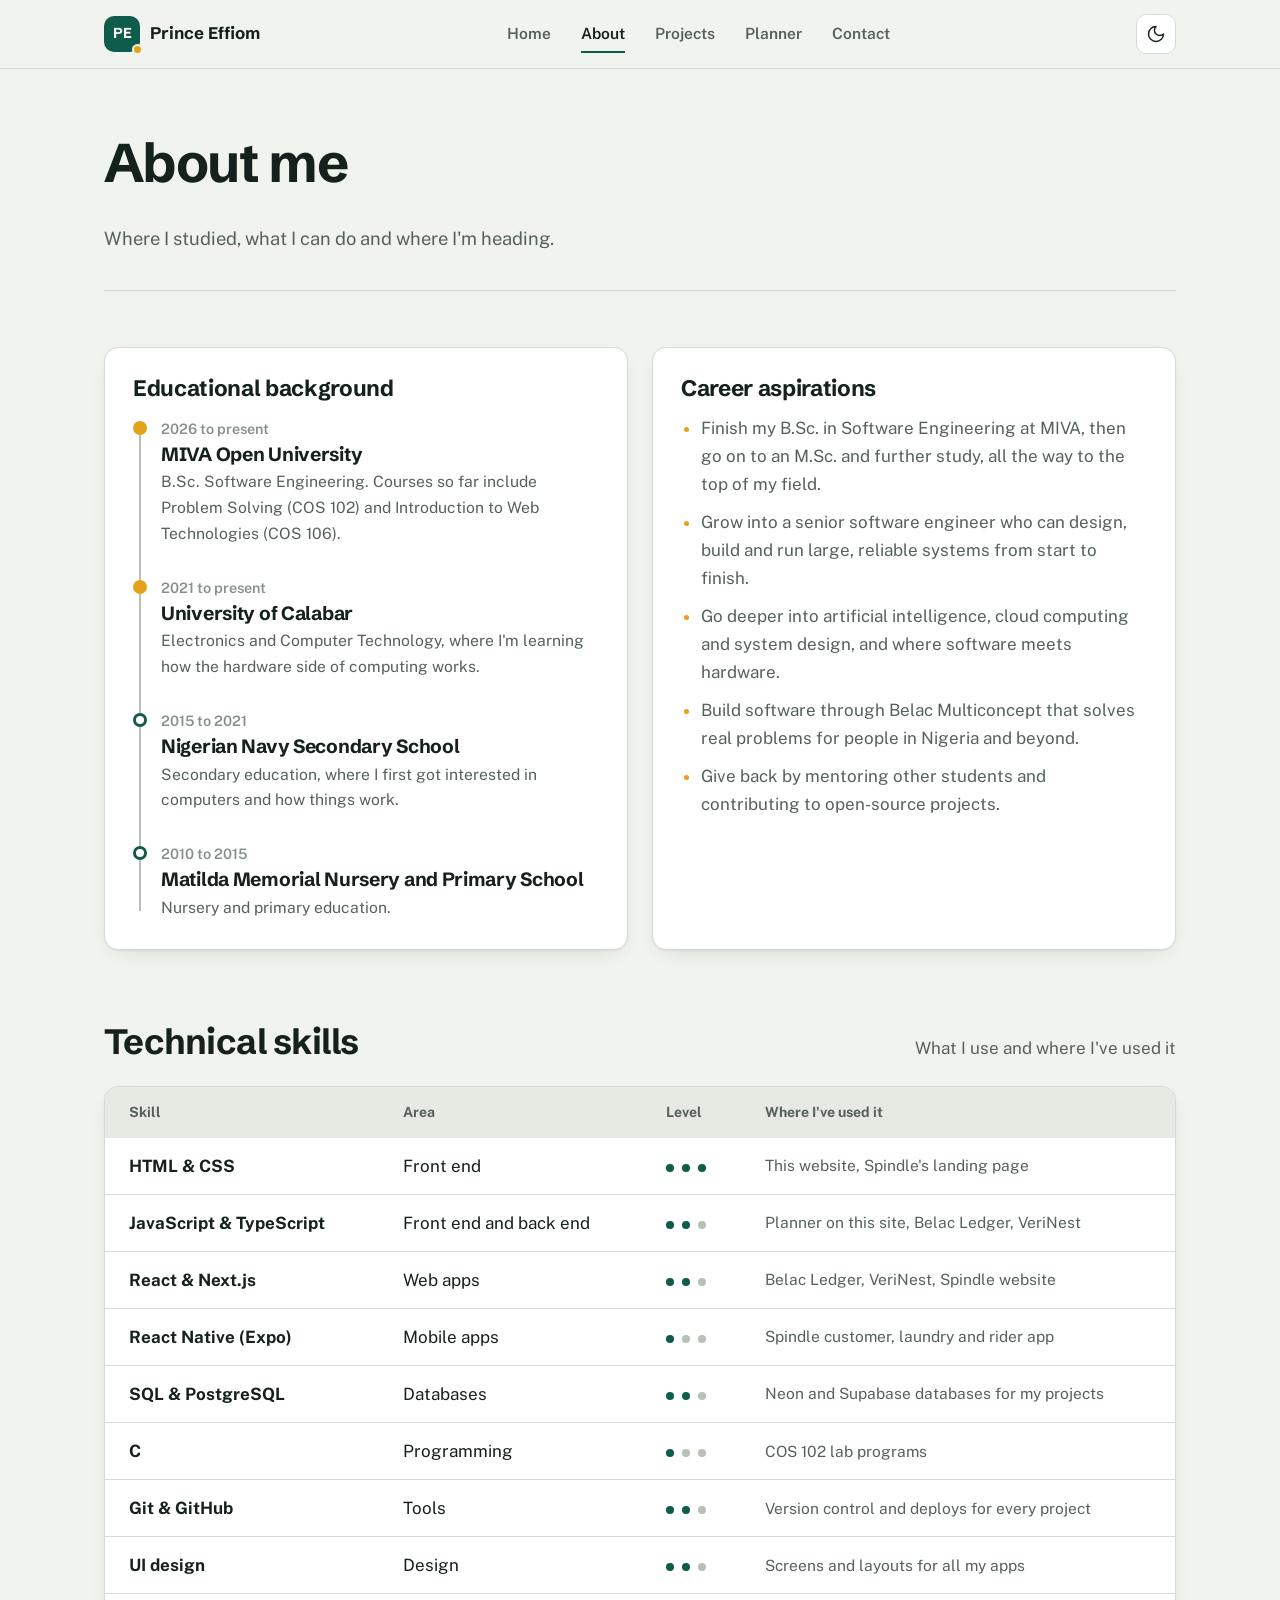
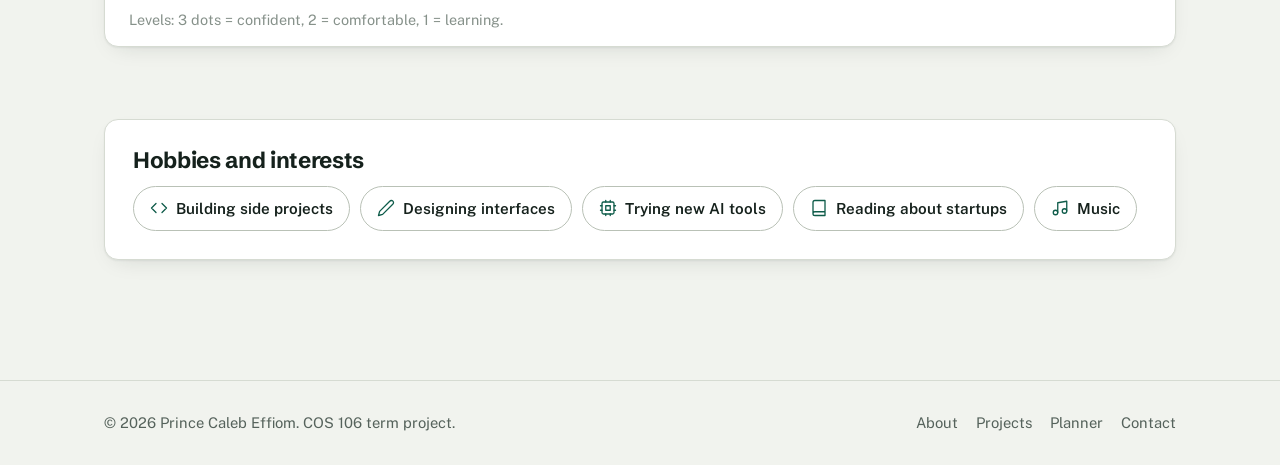
==== about.html @ 169dd429 "COS 106 portfolio and academic planner website" ====
<!DOCTYPE html>
<html lang="en">
<head>
  <meta charset="UTF-8">
  <meta name="viewport" content="width=device-width, initial-scale=1">
  <title>About | Prince Caleb Effiom</title>
  <meta name="description" content="Education, career goals, technical skills and hobbies of Prince Caleb Effiom.">
  <link rel="icon" href="images/favicon.svg" type="image/svg+xml">
  <link rel="preconnect" href="https://fonts.googleapis.com">
  <link rel="preconnect" href="https://fonts.gstatic.com" crossorigin>
  <link href="https://fonts.googleapis.com/css2?family=Public+Sans:wght@400;500;600;700&family=Schibsted+Grotesk:wght@500;600;700;800&display=swap" rel="stylesheet">
  <link rel="stylesheet" href="css/style.css">
  <script src="js/main.js"></script>
</head>
<body>
  <a class="skip-link" href="#main">Skip to content</a>

  <header class="site-header">
    <nav class="container nav-bar" aria-label="Main">
      <a class="brand" href="index.html">
        <span class="brand-mark" aria-hidden="true">PE</span>
        <span>Prince Effiom</span>
      </a>
      <ul class="nav-links" id="nav-links">
        <li><a href="index.html">Home</a></li>
        <li><a href="about.html" aria-current="page">About</a></li>
        <li><a href="projects.html">Projects</a></li>
        <li><a href="planner.html">Planner</a></li>
        <li><a href="contact.html">Contact</a></li>
      </ul>
      <div class="nav-tools">
        <button class="icon-btn theme-toggle" type="button" aria-label="Switch theme">
          <svg class="icon icon-moon" viewBox="0 0 24 24" aria-hidden="true"><path d="M12 3a6 6 0 0 0 9 9 9 9 0 1 1-9-9Z"/></svg>
          <svg class="icon icon-sun" viewBox="0 0 24 24" aria-hidden="true"><circle cx="12" cy="12" r="4"/><path d="M12 2v2M12 20v2M4.93 4.93l1.41 1.41M17.66 17.66l1.41 1.41M2 12h2M20 12h2M6.34 17.66l-1.41 1.41M19.07 4.93l-1.41 1.41"/></svg>
        </button>
        <button class="icon-btn menu-toggle" type="button" aria-label="Open menu" aria-expanded="false" aria-controls="nav-links">
          <svg class="icon icon-menu" viewBox="0 0 24 24" aria-hidden="true"><path d="M4 6h16M4 12h16M4 18h16"/></svg>
          <svg class="icon icon-close" viewBox="0 0 24 24" aria-hidden="true"><path d="M18 6 6 18M6 6l12 12"/></svg>
        </button>
      </div>
    </nav>
  </header>

  <main id="main" class="container">
    <header class="page-head">
      <h1>About me</h1>
      <p>Where I studied, what I can do and where I'm heading.</p>
    </header>

    <section class="section about-grid">
      <article class="panel">
        <h2>Educational background</h2>
        <ol class="timeline">
          <li class="current">
            <span class="when">2026 to present</span>
            <h3>MIVA Open University</h3>
            <p>B.Sc. Software Engineering. Courses so far include Problem Solving (COS 102) and Introduction to Web Technologies (COS 106).</p>
          </li>
          <li class="current">
            <span class="when">2021 to present</span>
            <h3>University of Calabar</h3>
            <p>Electronics and Computer Technology, where I'm learning how the hardware side of computing works.</p>
          </li>
          <li>
            <span class="when">2015 to 2021</span>
            <h3>Nigerian Navy Secondary School</h3>
            <p>Secondary education, where I first got interested in computers and how things work.</p>
          </li>
          <li>
            <span class="when">2010 to 2015</span>
            <h3>Matilda Memorial Nursery and Primary School</h3>
            <p>Nursery and primary education.</p>
          </li>
        </ol>
      </article>

      <article class="panel">
        <h2>Career aspirations</h2>
        <ul class="aims">
          <li>Finish my B.Sc. in Software Engineering at MIVA, then go on to an M.Sc. and further study, all the way to the top of my field.</li>
          <li>Grow into a senior software engineer who can design, build and run large, reliable systems from start to finish.</li>
          <li>Go deeper into artificial intelligence, cloud computing and system design, and where software meets hardware.</li>
          <li>Build software through Belac Multiconcept that solves real problems for people in Nigeria and beyond.</li>
          <li>Give back by mentoring other students and contributing to open-source projects.</li>
        </ul>
      </article>
    </section>

    <section class="section" aria-labelledby="skills-title">
      <div class="section-title">
        <h2 id="skills-title">Technical skills</h2>
        <p>What I use and where I've used it</p>
      </div>
      <div class="table-wrap">
        <table>
          <caption>Levels: 3 dots = confident, 2 = comfortable, 1 = learning.</caption>
          <thead>
            <tr>
              <th scope="col">Skill</th>
              <th scope="col">Area</th>
              <th scope="col">Level</th>
              <th scope="col">Where I've used it</th>
            </tr>
          </thead>
          <tbody>
            <tr>
              <th scope="row">HTML &amp; CSS</th>
              <td>Front end</td>
              <td><span class="level" aria-label="Confident"><i class="on"></i><i class="on"></i><i class="on"></i></span></td>
              <td class="used">This website, Spindle's landing page</td>
            </tr>
            <tr>
              <th scope="row">JavaScript &amp; TypeScript</th>
              <td>Front end and back end</td>
              <td><span class="level" aria-label="Comfortable"><i class="on"></i><i class="on"></i><i></i></span></td>
              <td class="used">Planner on this site, Belac Ledger, VeriNest</td>
            </tr>
            <tr>
              <th scope="row">React &amp; Next.js</th>
              <td>Web apps</td>
              <td><span class="level" aria-label="Comfortable"><i class="on"></i><i class="on"></i><i></i></span></td>
              <td class="used">Belac Ledger, VeriNest, Spindle website</td>
            </tr>
            <tr>
              <th scope="row">React Native (Expo)</th>
              <td>Mobile apps</td>
              <td><span class="level" aria-label="Learning"><i class="on"></i><i></i><i></i></span></td>
              <td class="used">Spindle customer, laundry and rider app</td>
            </tr>
            <tr>
              <th scope="row">SQL &amp; PostgreSQL</th>
              <td>Databases</td>
              <td><span class="level" aria-label="Comfortable"><i class="on"></i><i class="on"></i><i></i></span></td>
              <td class="used">Neon and Supabase databases for my projects</td>
            </tr>
            <tr>
              <th scope="row">C</th>
              <td>Programming</td>
              <td><span class="level" aria-label="Learning"><i class="on"></i><i></i><i></i></span></td>
              <td class="used">COS 102 lab programs</td>
            </tr>
            <tr>
              <th scope="row">Git &amp; GitHub</th>
              <td>Tools</td>
              <td><span class="level" aria-label="Comfortable"><i class="on"></i><i class="on"></i><i></i></span></td>
              <td class="used">Version control and deploys for every project</td>
            </tr>
            <tr>
              <th scope="row">UI design</th>
              <td>Design</td>
              <td><span class="level" aria-label="Comfortable"><i class="on"></i><i class="on"></i><i></i></span></td>
              <td class="used">Screens and layouts for all my apps</td>
            </tr>
          </tbody>
        </table>
      </div>
    </section>

    <section class="section" aria-label="Hobbies">
      <article class="panel">
        <h2>Hobbies and interests</h2>
        <ul class="hobbies">
          <li>
            <svg class="icon" viewBox="0 0 24 24" aria-hidden="true"><path d="m16 18 6-6-6-6M8 6l-6 6 6 6"/></svg>
            Building side projects
          </li>
          <li>
            <svg class="icon" viewBox="0 0 24 24" aria-hidden="true"><path d="M17 3a2.85 2.83 0 1 1 4 4L7.5 20.5 2 22l1.5-5.5Z"/></svg>
            Designing interfaces
          </li>
          <li>
            <svg class="icon" viewBox="0 0 24 24" aria-hidden="true"><rect x="4" y="4" width="16" height="16" rx="2"/><rect x="9" y="9" width="6" height="6"/><path d="M15 2v2M15 20v2M2 15h2M2 9h2M20 15h2M20 9h2M9 2v2M9 20v2"/></svg>
            Trying new AI tools
          </li>
          <li>
            <svg class="icon" viewBox="0 0 24 24" aria-hidden="true"><path d="M4 19.5v-15A2.5 2.5 0 0 1 6.5 2H20v20H6.5a2.5 2.5 0 0 1 0-5H20"/></svg>
            Reading about startups
          </li>
          <li>
            <svg class="icon" viewBox="0 0 24 24" aria-hidden="true"><path d="M9 18V5l12-2v13"/><circle cx="6" cy="18" r="3"/><circle cx="18" cy="16" r="3"/></svg>
            Music
          </li>
        </ul>
      </article>
    </section>
  </main>

  <footer class="site-footer">
    <div class="container footer-row">
      <p>&copy; <span id="year">2026</span> Prince Caleb Effiom. COS 106 term project.</p>
      <ul class="footer-links">
        <li><a href="about.html">About</a></li>
        <li><a href="projects.html">Projects</a></li>
        <li><a href="planner.html">Planner</a></li>
        <li><a href="contact.html">Contact</a></li>
      </ul>
    </div>
  </footer>
</body>
</html>
---- css/style.css ----
/* COS 106 portfolio - main stylesheet */

/* colour tokens */
:root {
  --bg: #f1f3ee;
  --bg-sunk: #e7eae3;
  --surface: #ffffff;
  --ink: #15211c;
  --muted: #55625b;
  --faint: #86918a;
  --line: #d6dbd2;
  --line-strong: #b9c1b6;
  --green: #0f5c4a;
  --green-dark: #0a4537;
  --green-soft: #e1eee8;
  --gold: #e3a21a;
  --gold-soft: #fbefd2;
  --danger: #c23b3b;
  --danger-soft: #f8e3e1;
  --ok: #1f7a4d;
  --on-green: #ffffff;
  --shadow: 0 1px 2px rgba(21, 33, 28, 0.06), 0 8px 24px -12px rgba(21, 33, 28, 0.18);
  --radius: 14px;
  color-scheme: light;
}

:root[data-theme="dark"] {
  --bg: #0f1613;
  --bg-sunk: #0b110e;
  --surface: #17211d;
  --ink: #e6ece8;
  --muted: #a3b0a9;
  --faint: #6f7c75;
  --line: #26332d;
  --line-strong: #3a4a42;
  --green: #4fc3a1;
  --green-dark: #7fd8bc;
  --green-soft: #173229;
  --gold: #f2b84b;
  --gold-soft: #3a2f17;
  --danger: #f07a72;
  --danger-soft: #3a1d1b;
  --ok: #5fd39a;
  --on-green: #0b1a14;
  --shadow: 0 1px 2px rgba(0, 0, 0, 0.3), 0 12px 28px -16px rgba(0, 0, 0, 0.6);
  color-scheme: dark;
}

/* base */
*,
*::before,
*::after { box-sizing: border-box; }

html { scroll-behavior: smooth; -webkit-text-size-adjust: 100%; }

body {
  margin: 0;
  min-height: 100vh;
  display: flex;
  flex-direction: column;
  background: var(--bg);
  color: var(--ink);
  font-family: "Public Sans", system-ui, sans-serif;
  font-size: 1.0625rem;
  line-height: 1.65;
  overflow-x: hidden;
  transition: background-color 0.3s ease, color 0.3s ease;
}

img, video { max-width: 100%; height: auto; display: block; }

h1, h2, h3 {
  font-family: "Schibsted Grotesk", "Public Sans", sans-serif;
  line-height: 1.12;
  letter-spacing: -0.015em;
  margin: 0 0 0.55em;
  font-weight: 700;
}
h1 { font-size: clamp(2.5rem, 6.4vw, 4.4rem); letter-spacing: -0.03em; }
h2 { font-size: clamp(1.6rem, 3.2vw, 2.2rem); }
h3 { font-size: 1.2rem; }
p { margin: 0 0 1em; }

a { color: var(--green); text-underline-offset: 3px; text-decoration-thickness: 1.5px; }
a:hover { color: var(--green-dark); }

:focus-visible {
  outline: 3px solid var(--gold);
  outline-offset: 2px;
  border-radius: 6px;
}

.skip-link {
  position: absolute;
  left: 16px;
  top: -60px;
  padding: 10px 16px;
  background: var(--ink);
  color: var(--bg);
  border-radius: 10px;
  z-index: 100;
  transition: top 0.2s ease;
}
.skip-link:focus { top: 12px; color: var(--bg); }

.container {
  width: 100%;
  max-width: 1120px;
  margin: 0 auto;
  padding: 0 24px;
}

main { flex: 1; }

.icon {
  width: 20px;
  height: 20px;
  fill: none;
  stroke: currentColor;
  stroke-width: 1.75;
  stroke-linecap: round;
  stroke-linejoin: round;
  flex-shrink: 0;
}

/* yellow highlight behind my surname */
.marked {
  background: linear-gradient(transparent 62%, var(--gold-soft) 62%, var(--gold-soft) 92%, transparent 92%);
  padding: 0 0.04em;
}

/* header & navigation */
.site-header {
  position: sticky;
  top: 0;
  z-index: 50;
  background: color-mix(in srgb, var(--bg) 88%, transparent);
  backdrop-filter: blur(10px);
  -webkit-backdrop-filter: blur(10px);
  border-bottom: 1px solid var(--line);
}

.nav-bar {
  display: flex;
  align-items: center;
  justify-content: space-between;
  gap: 16px;
  height: 68px;
}

.brand {
  display: flex;
  align-items: center;
  gap: 10px;
  color: var(--ink);
  text-decoration: none;
  font-family: "Schibsted Grotesk", sans-serif;
  font-weight: 700;
  font-size: 1.05rem;
}
.brand:hover { color: var(--ink); }
.brand-mark {
  width: 36px;
  height: 36px;
  border-radius: 10px;
  display: grid;
  place-items: center;
  background: var(--green);
  color: var(--on-green);
  font-size: 0.9rem;
  position: relative;
}
.brand-mark::after {
  content: "";
  position: absolute;
  right: -3px;
  bottom: -3px;
  width: 11px;
  height: 11px;
  border-radius: 50%;
  background: var(--gold);
  border: 2px solid var(--bg);
}

.nav-links {
  display: flex;
  align-items: center;
  gap: 2px;
  list-style: none;
  margin: 0;
  padding: 0;
}
.nav-links a {
  position: relative;
  display: block;
  padding: 8px 14px;
  color: var(--muted);
  text-decoration: none;
  font-weight: 600;
  font-size: 0.97rem;
  transition: color 0.2s ease;
}
.nav-links a::after {
  content: "";
  position: absolute;
  left: 14px;
  right: 14px;
  bottom: 2px;
  height: 2px;
  background: var(--gold);
  transform: scaleX(0);
  transform-origin: left;
  transition: transform 0.3s ease;
}
.nav-links a:hover { color: var(--ink); }
.nav-links a:hover::after { transform: scaleX(1); }
.nav-links a[aria-current="page"] { color: var(--ink); }
.nav-links a[aria-current="page"]::after { transform: scaleX(1); background: var(--green); }

.nav-tools { display: flex; align-items: center; gap: 8px; }

.icon-btn {
  width: 40px;
  height: 40px;
  display: grid;
  place-items: center;
  border-radius: 10px;
  border: 1px solid var(--line);
  background: var(--surface);
  color: var(--ink);
  cursor: pointer;
  transition: border-color 0.2s ease;
}
.icon-btn:hover { border-color: var(--line-strong); }

.theme-toggle .icon-sun { display: none; }
:root[data-theme="dark"] .theme-toggle .icon-sun { display: block; }
:root[data-theme="dark"] .theme-toggle .icon-moon { display: none; }

.menu-toggle { display: none; }
.menu-toggle .icon-close { display: none; }
.menu-toggle[aria-expanded="true"] .icon-close { display: block; }
.menu-toggle[aria-expanded="true"] .icon-menu { display: none; }

/* buttons */
.btn {
  display: inline-flex;
  align-items: center;
  justify-content: center;
  gap: 8px;
  padding: 12px 22px;
  border-radius: 10px;
  border: 1.5px solid transparent;
  font: inherit;
  font-weight: 700;
  font-size: 0.97rem;
  text-decoration: none;
  cursor: pointer;
  transition: background-color 0.2s ease, border-color 0.2s ease, color 0.2s ease;
}
.btn-primary { background: var(--green); color: var(--on-green); }
.btn-primary:hover { background: var(--green-dark); color: var(--on-green); }
.btn-ghost { background: transparent; color: var(--ink); border-color: var(--line-strong); }
.btn-ghost:hover { color: var(--ink); border-color: var(--ink); }
.btn-sm { padding: 8px 14px; font-size: 0.9rem; }
.btn-block { width: 100%; }

/* page sections */
.section { padding: 72px 0; }
.section + .section { padding-top: 0; }
.page-head + .section { padding-top: 48px; }

.page-head {
  padding: 64px 0 36px;
  border-bottom: 1px solid var(--line);
  margin-bottom: 8px;
}
.page-head h1 { font-size: clamp(2.2rem, 5vw, 3.4rem); max-width: 18ch; }
.page-head p { color: var(--muted); font-size: 1.15rem; max-width: 60ch; margin: 0; }

.section-title {
  display: flex;
  align-items: baseline;
  justify-content: space-between;
  gap: 16px;
  margin-bottom: 24px;
}
.section-title h2 { margin: 0; }
.section-title p { margin: 0; color: var(--muted); }

.panel {
  background: var(--surface);
  border: 1px solid var(--line);
  border-radius: var(--radius);
  padding: 28px;
  box-shadow: var(--shadow);
}
.panel h2 { font-size: 1.4rem; }

/* home */
.hero { border-bottom: 1px solid var(--line); }

.hero-grid {
  display: grid;
  grid-template-columns: 1.3fr 0.7fr;
  align-items: center;
  gap: 56px;
  padding: 88px 0 96px;
}

.hello { color: var(--green); font-weight: 700; font-size: 1.1rem; margin-bottom: 14px; }
.hero h1 { margin-bottom: 0.4em; }
.hero h1 span { display: block; width: fit-content; }
.hero .welcome { font-size: 1.2rem; color: var(--muted); max-width: 50ch; margin-bottom: 30px; }
.hero-actions { display: flex; flex-wrap: wrap; gap: 12px; }

/* id card in the hero */
.id-card {
  position: relative;
  width: min(330px, 100%);
  justify-self: end;
  margin: 0;
  background: var(--surface);
  border: 1px solid var(--line);
  border-radius: 18px;
  box-shadow: var(--shadow), 0 30px 60px -30px rgba(15, 92, 74, 0.35);
  overflow: hidden;
  transform: rotate(2deg);
  transition: transform 0.5s ease;
}
.id-card:hover { transform: rotate(0deg); }
.id-card::before {
  /* lanyard slot */
  content: "";
  position: absolute;
  top: 12px;
  left: 50%;
  width: 46px;
  height: 7px;
  margin-left: -23px;
  border-radius: 6px;
  background: rgba(255, 255, 255, 0.35);
}
.id-head {
  background: var(--green);
  color: var(--on-green);
  padding: 30px 20px 14px;
  display: flex;
  justify-content: space-between;
  align-items: flex-end;
  gap: 10px;
}
:root[data-theme="dark"] .id-head { background: #1d4a3d; color: #e6ece8; }
.id-head strong { font-family: "Schibsted Grotesk", sans-serif; font-size: 0.98rem; line-height: 1.2; }
.id-head span { font-size: 0.78rem; opacity: 0.85; white-space: nowrap; }
.id-body { padding: 20px; display: grid; grid-template-columns: 104px 1fr; gap: 16px; align-items: start; }
.id-body img {
  width: 104px;
  height: 128px;
  object-fit: cover;
  border-radius: 10px;
  background: var(--bg-sunk);
  border: 1px solid var(--line);
}
.id-body dl { margin: 0; display: grid; gap: 8px; }
.id-body dt { font-size: 0.74rem; color: var(--faint); font-weight: 600; }
.id-body dd { margin: 0; font-weight: 700; font-size: 0.92rem; line-height: 1.3; overflow-wrap: anywhere; }
.id-foot {
  display: flex;
  justify-content: space-between;
  align-items: center;
  gap: 12px;
  padding: 12px 20px 16px;
  border-top: 1px dashed var(--line-strong);
}
.id-foot small { color: var(--faint); font-size: 0.78rem; }
.barcode {
  height: 26px;
  width: 120px;
  background: repeating-linear-gradient(90deg,
    var(--ink) 0 2px, transparent 2px 4px,
    var(--ink) 4px 5px, transparent 5px 8px,
    var(--ink) 8px 11px, transparent 11px 12px,
    var(--ink) 12px 13px, transparent 13px 16px);
  opacity: 0.8;
}

/* key facts */
.facts {
  display: grid;
  grid-template-columns: repeat(4, 1fr);
  margin: 0;
  border-top: 1px solid var(--line);
}
.facts div { padding: 26px 24px 26px 0; }
.facts div + div { padding-left: 24px; border-left: 1px solid var(--line); }
.facts dt { color: var(--faint); font-size: 0.88rem; font-weight: 600; margin-bottom: 4px; }
.facts dd { margin: 0; font-family: "Schibsted Grotesk", sans-serif; font-weight: 700; font-size: 1.08rem; }

.bio-grid {
  display: grid;
  grid-template-columns: 0.75fr 1.25fr;
  gap: 56px;
  align-items: start;
}
.bio-text p { color: var(--muted); }
.bio-text p:first-child { color: var(--ink); font-size: 1.22rem; line-height: 1.55; }

.focus-list {
  list-style: none;
  margin: 28px 0 0;
  padding: 0;
  border-top: 1px solid var(--line);
}
.focus-list li {
  display: flex;
  gap: 14px;
  align-items: flex-start;
  padding: 16px 0;
  border-bottom: 1px solid var(--line);
}
.focus-list .icon { color: var(--green); margin-top: 3px; }
.focus-list strong { display: block; }
.focus-list span { color: var(--muted); font-size: 0.97rem; }

.next-links {
  display: grid;
  grid-template-columns: repeat(2, 1fr);
  gap: 20px;
}
.next-link {
  display: flex;
  justify-content: space-between;
  align-items: center;
  gap: 16px;
  padding: 28px;
  border-radius: var(--radius);
  border: 1px solid var(--line);
  background: var(--surface);
  color: var(--ink);
  text-decoration: none;
  transition: border-color 0.25s ease;
}
.next-link:hover { color: var(--ink); border-color: var(--green); }
.next-link h3 { margin-bottom: 4px; }
.next-link p { margin: 0; color: var(--muted); font-size: 0.97rem; }
.next-link .icon { width: 26px; height: 26px; color: var(--green); transition: transform 0.3s ease; }
.next-link:hover .icon { transform: translateX(4px); }
.next-link.alt { background: var(--green); border-color: var(--green); color: var(--on-green); }
.next-link.alt:hover { color: var(--on-green); border-color: var(--green-dark); background: var(--green-dark); }
.next-link.alt p, .next-link.alt .icon { color: var(--on-green); opacity: 0.9; }

/* about */
.about-grid {
  display: grid;
  grid-template-columns: 1fr 1fr;
  gap: 24px;
}

.timeline { list-style: none; margin: 0; padding: 0 0 0 28px; position: relative; }
.timeline::before {
  content: "";
  position: absolute;
  left: 6px;
  top: 10px;
  bottom: 10px;
  width: 2px;
  background: var(--line-strong);
}
.timeline li { position: relative; padding-bottom: 26px; }
.timeline li:last-child { padding-bottom: 0; }
.timeline li::before {
  content: "";
  position: absolute;
  left: -28px;
  top: 7px;
  width: 14px;
  height: 14px;
  border-radius: 50%;
  background: var(--surface);
  border: 3px solid var(--green);
}
.timeline li.current::before { background: var(--gold); border-color: var(--gold); }
.timeline .when { color: var(--faint); font-size: 0.9rem; font-weight: 600; }
.timeline h3 { margin: 2px 0 4px; }
.timeline p { color: var(--muted); margin: 0; font-size: 0.98rem; }

.aims { margin: 0; padding-left: 1.2em; color: var(--muted); }
.aims li { margin-bottom: 10px; }
.aims li::marker { color: var(--gold); }

/* skills table */
.table-wrap {
  overflow-x: auto;
  border: 1px solid var(--line);
  border-radius: var(--radius);
  background: var(--surface);
  box-shadow: var(--shadow);
}
table { width: 100%; border-collapse: collapse; min-width: 600px; }
caption {
  caption-side: bottom;
  text-align: left;
  padding: 14px 24px;
  color: var(--faint);
  font-size: 0.9rem;
  border-top: 1px solid var(--line);
}
th, td { padding: 14px 24px; text-align: left; vertical-align: middle; }
thead th {
  background: var(--bg-sunk);
  color: var(--muted);
  font-size: 0.88rem;
  font-weight: 700;
}
tbody tr { transition: background-color 0.2s ease; }
tbody tr:hover { background: var(--green-soft); }
tbody tr + tr td, tbody tr + tr th { border-top: 1px solid var(--line); }
tbody th { font-weight: 700; }
td.used { color: var(--muted); font-size: 0.97rem; }

.level {
  display: inline-flex;
  align-items: center;
  gap: 8px;
  white-space: nowrap;
  font-size: 0.9rem;
  font-weight: 600;
}
.level i {
  display: inline-block;
  width: 8px;
  height: 8px;
  border-radius: 50%;
  background: var(--line-strong);
}
.level i.on { background: var(--green); }

.hobbies {
  display: flex;
  flex-wrap: wrap;
  gap: 10px;
  list-style: none;
  margin: 0;
  padding: 0;
}
.hobbies li {
  display: inline-flex;
  align-items: center;
  gap: 8px;
  padding: 9px 16px;
  border-radius: 999px;
  border: 1px solid var(--line-strong);
  background: var(--surface);
  font-weight: 600;
  font-size: 0.95rem;
}
.hobbies .icon { width: 18px; height: 18px; color: var(--green); }

/* projects */
.project {
  display: grid;
  grid-template-columns: 1.1fr 0.9fr;
  gap: 48px;
  align-items: center;
  padding: 56px 0;
}
.project + .project { border-top: 1px solid var(--line); }
.project:nth-of-type(even) .project-shot { order: 2; }

.project-shot {
  margin: 0;
  border-radius: 12px;
  overflow: hidden;
  border: 1px solid var(--line-strong);
  box-shadow: var(--shadow);
  background: var(--surface);
}
.browser-bar {
  display: flex;
  align-items: center;
  gap: 6px;
  padding: 9px 12px;
  border-bottom: 1px solid var(--line);
  background: var(--bg-sunk);
}
.browser-bar i { width: 9px; height: 9px; border-radius: 50%; background: var(--line-strong); }
.browser-bar span {
  margin-left: 10px;
  flex: 1;
  padding: 2px 10px;
  border-radius: 6px;
  background: var(--surface);
  color: var(--faint);
  font-size: 0.78rem;
  white-space: nowrap;
  overflow: hidden;
  text-overflow: ellipsis;
}
.project-shot img {
  width: 100%;
  aspect-ratio: 16 / 10;
  object-fit: cover;
  object-position: top;
}

.project-kind { color: var(--green); font-weight: 700; font-size: 0.95rem; margin-bottom: 6px; }
.project p { color: var(--muted); }
.project ul.points { margin: 0 0 18px; padding-left: 1.2em; color: var(--muted); }
.project ul.points li { margin-bottom: 6px; }
.project ul.points li::marker { color: var(--gold); }
.tags { display: flex; flex-wrap: wrap; gap: 8px; list-style: none; margin: 0 0 22px; padding: 0; }
.tags li {
  padding: 3px 11px;
  border-radius: 6px;
  background: var(--bg-sunk);
  font-size: 0.85rem;
  font-weight: 600;
  color: var(--ink);
}
.project-links { display: flex; flex-wrap: wrap; gap: 10px; }

/* smaller cards for the belac ventures */
.ventures { border-top: 1px solid var(--line); padding-top: 56px; }
.venture-grid {
  display: grid;
  grid-template-columns: repeat(3, 1fr);
  gap: 20px;
}
.venture {
  display: flex;
  flex-direction: column;
  background: var(--surface);
  border: 1px solid var(--line);
  border-radius: var(--radius);
  overflow: hidden;
  transition: border-color 0.25s ease;
}
.venture:hover { border-color: var(--green); }
.venture img {
  width: 100%;
  aspect-ratio: 16 / 10;
  object-fit: cover;
  object-position: top;
  border-bottom: 1px solid var(--line);
}
.venture-body { padding: 20px 22px 24px; display: flex; flex-direction: column; flex: 1; }
.venture-body h3 { margin-bottom: 8px; }
.venture-body p { color: var(--muted); font-size: 0.97rem; }
.venture-body .tags { margin-bottom: 16px; }
.venture-body a { margin-top: auto; font-weight: 700; }

.media-panel {
  display: grid;
  grid-template-columns: 0.8fr 1.2fr;
  gap: 40px;
  align-items: center;
}
.media-panel video {
  width: 100%;
  border-radius: 12px;
  border: 1px solid var(--line-strong);
  background: var(--bg-sunk);
}

/* planner */
.planner-layout {
  display: grid;
  grid-template-columns: 350px 1fr;
  gap: 24px;
  align-items: start;
}

.progress {
  display: flex;
  align-items: center;
  gap: 18px;
  padding-bottom: 22px;
  margin-bottom: 22px;
  border-bottom: 1px solid var(--line);
}
.progress svg { width: 80px; height: 80px; transform: rotate(-90deg); flex-shrink: 0; }
.progress circle { fill: none; stroke-width: 8; }
.progress .track { stroke: var(--bg-sunk); }
.progress .value { stroke: var(--green); stroke-linecap: round; transition: stroke-dashoffset 0.6s ease; }
.progress strong { font-family: "Schibsted Grotesk", sans-serif; font-size: 1.7rem; display: block; line-height: 1.1; }
.progress span { color: var(--muted); font-size: 0.94rem; }

/* forms (planner + contact) */
.field { display: grid; gap: 6px; margin-bottom: 16px; }
.field label { font-weight: 700; font-size: 0.94rem; }
.field-row { display: grid; grid-template-columns: 1fr 1fr; gap: 12px; }

input, select, textarea {
  width: 100%;
  font: inherit;
  font-size: 1rem;
  color: var(--ink);
  background: var(--surface);
  border: 1.5px solid var(--line-strong);
  border-radius: 10px;
  padding: 11px 14px;
  transition: border-color 0.2s ease, box-shadow 0.2s ease;
}
textarea { min-height: 150px; resize: vertical; }
input::placeholder, textarea::placeholder { color: var(--faint); }
input:focus, select:focus, textarea:focus {
  outline: none;
  border-color: var(--green);
  box-shadow: 0 0 0 3px var(--green-soft);
}

.field.has-error input,
.field.has-error textarea { border-color: var(--danger); box-shadow: 0 0 0 3px var(--danger-soft); }
.error-text { color: var(--danger); font-size: 0.88rem; font-weight: 600; }
.error-text:empty { display: none; }
.hint { color: var(--faint); font-size: 0.85rem; }

.toolbar {
  display: flex;
  flex-wrap: wrap;
  justify-content: space-between;
  align-items: center;
  gap: 12px;
  margin-bottom: 18px;
}
.toolbar h2 { margin: 0; }
.filters { display: flex; gap: 4px; padding: 4px; border-radius: 10px; background: var(--bg-sunk); }
.filters button {
  font: inherit;
  font-weight: 700;
  font-size: 0.9rem;
  padding: 6px 14px;
  border-radius: 7px;
  border: 0;
  background: transparent;
  color: var(--muted);
  cursor: pointer;
  transition: background-color 0.2s ease, color 0.2s ease;
}
.filters button[aria-pressed="true"] { background: var(--surface); color: var(--ink); box-shadow: var(--shadow); }
.filters b { font-weight: 600; color: var(--faint); margin-left: 4px; }

.task-list { list-style: none; margin: 0; padding: 0; display: grid; gap: 10px; }
.task {
  display: grid;
  grid-template-columns: auto 1fr auto;
  align-items: center;
  gap: 14px;
  padding: 14px 16px;
  border-radius: 12px;
  background: var(--surface);
  border: 1px solid var(--line);
  border-left: 4px solid var(--prio, var(--line-strong));
  animation: task-in 0.3s ease-out;
  transition: opacity 0.25s ease, transform 0.25s ease;
}
.task[data-priority="high"] { --prio: var(--danger); }
.task[data-priority="medium"] { --prio: var(--gold); }
.task[data-priority="low"] { --prio: var(--green); }
@keyframes task-in { from { opacity: 0; transform: translateY(6px); } to { opacity: 1; transform: none; } }
.task.removing { opacity: 0; transform: translateX(16px); }

.check {
  width: 26px;
  height: 26px;
  border-radius: 7px;
  border: 2px solid var(--line-strong);
  background: transparent;
  display: grid;
  place-items: center;
  cursor: pointer;
  color: transparent;
  transition: background-color 0.2s ease, border-color 0.2s ease, color 0.2s ease;
}
.check:hover { border-color: var(--green); }
.check .icon { width: 16px; height: 16px; stroke-width: 2.6; }
.task.done .check { background: var(--green); border-color: var(--green); color: var(--on-green); }
.task-title { font-weight: 700; overflow-wrap: anywhere; }
.task.done .task-title { text-decoration: line-through; color: var(--faint); }
.task-meta { display: flex; flex-wrap: wrap; gap: 4px 14px; color: var(--muted); font-size: 0.86rem; margin-top: 2px; }
.task-meta .course { font-weight: 700; color: var(--green); }
.task-meta .overdue { color: var(--danger); font-weight: 700; }
.delete-btn {
  border: 0;
  background: transparent;
  color: var(--faint);
  width: 38px;
  height: 38px;
  border-radius: 10px;
  display: grid;
  place-items: center;
  cursor: pointer;
  transition: color 0.2s ease, background-color 0.2s ease;
}
.delete-btn:hover { color: var(--danger); background: var(--danger-soft); }

.empty-state {
  text-align: center;
  padding: 40px 20px;
  border: 1.5px dashed var(--line-strong);
  border-radius: 12px;
  color: var(--muted);
}
.empty-state .icon { width: 34px; height: 34px; margin: 0 auto 10px; color: var(--green); }
.empty-state strong { display: block; color: var(--ink); }

.planner-footer { display: flex; justify-content: space-between; align-items: center; gap: 12px; margin-top: 16px; color: var(--faint); font-size: 0.88rem; }
.link-btn {
  border: 0;
  background: none;
  color: var(--muted);
  font: inherit;
  font-size: 0.92rem;
  font-weight: 600;
  cursor: pointer;
  text-decoration: underline;
  text-underline-offset: 3px;
  padding: 4px 0;
}
.link-btn:hover { color: var(--danger); }
.link-btn:disabled { opacity: 0.4; cursor: default; color: var(--muted); }

/* contact */
.contact-layout {
  display: grid;
  grid-template-columns: 1fr 1.35fr;
  gap: 24px;
  align-items: start;
}
.contact-list { list-style: none; margin: 0 0 24px; padding: 0; display: grid; gap: 18px; }
.contact-list li { display: flex; gap: 14px; align-items: center; }
.contact-list .icon-box {
  width: 44px;
  height: 44px;
  border-radius: 12px;
  display: grid;
  place-items: center;
  background: var(--green-soft);
  color: var(--green);
  flex-shrink: 0;
}
.contact-list small { display: block; color: var(--faint); font-weight: 600; font-size: 0.84rem; }
.contact-list a, .contact-list span { font-weight: 700; color: var(--ink); overflow-wrap: anywhere; }
.contact-list a:hover { color: var(--green); }
.note { color: var(--muted); font-size: 0.94rem; margin: 0; }

.form-success {
  display: none;
  gap: 12px;
  align-items: flex-start;
  padding: 16px 18px;
  margin-bottom: 18px;
  border-radius: 12px;
  background: var(--green-soft);
  border: 1px solid color-mix(in srgb, var(--green) 35%, transparent);
}
.form-success.show { display: flex; animation: task-in 0.3s ease-out; }
.form-success .icon { color: var(--green); margin-top: 3px; }
.form-success p { margin: 0; }

/* footer */
.site-footer {
  border-top: 1px solid var(--line);
  padding: 30px 0;
  margin-top: 48px;
  color: var(--muted);
  font-size: 0.92rem;
}
.footer-row {
  display: flex;
  flex-wrap: wrap;
  justify-content: space-between;
  align-items: center;
  gap: 12px 24px;
}
.footer-row p { margin: 0; }
.footer-links { display: flex; flex-wrap: wrap; gap: 6px 18px; list-style: none; margin: 0; padding: 0; }
.footer-links a { color: var(--muted); text-decoration: none; }
.footer-links a:hover { color: var(--ink); text-decoration: underline; }

/* motion */
.hero-copy > *, .id-card-wrap { animation: rise 0.7s ease-out both; }
.hero-copy > *:nth-child(2) { animation-delay: 0.06s; }
.hero-copy > *:nth-child(3) { animation-delay: 0.12s; }
.hero-copy > *:nth-child(4) { animation-delay: 0.18s; }
.id-card-wrap { animation-delay: 0.25s; display: flex; justify-content: flex-end; }
@keyframes rise { from { opacity: 0; transform: translateY(14px); } to { opacity: 1; transform: none; } }

/* responsive */
@media (max-width: 960px) {
  .hero-grid { grid-template-columns: 1fr; padding: 48px 0 80px; gap: 48px; }
  .id-card-wrap { justify-content: flex-start; }
  .id-card { justify-self: start; transform: rotate(-1.5deg); }
  .facts { grid-template-columns: repeat(2, 1fr); }
  .facts div, .facts div + div { padding: 20px 16px; border-left: 0; }
  .facts div:nth-child(even) { border-left: 1px solid var(--line); }
  .facts div:nth-child(-n+2) { border-bottom: 1px solid var(--line); }
  .bio-grid, .about-grid, .media-panel, .contact-layout { grid-template-columns: 1fr; gap: 28px; }
  .project { grid-template-columns: 1fr; gap: 24px; padding: 40px 0; }
  .project:nth-of-type(even) .project-shot { order: 0; }
  .venture-grid { grid-template-columns: 1fr 1fr; }
  .planner-layout { grid-template-columns: 1fr; }
}

@media (max-width: 760px) {
  .container { padding-left: 16px; padding-right: 16px; }
  .menu-toggle { display: grid; }
  .nav-links {
    position: fixed;
    top: 68px;
    left: 0;
    right: 0;
    flex-direction: column;
    align-items: stretch;
    gap: 0;
    padding: 8px 16px 16px;
    background: var(--bg);
    border-bottom: 1px solid var(--line);
    box-shadow: var(--shadow);
    transform: translateY(-8px);
    opacity: 0;
    visibility: hidden;
    transition: opacity 0.25s ease, transform 0.25s ease, visibility 0.25s;
  }
  .nav-links.open { transform: none; opacity: 1; visibility: visible; }
  .nav-links li + li { border-top: 1px solid var(--line); }
  .nav-links a { padding: 14px 4px; font-size: 1.08rem; }
  .nav-links a::after { left: 4px; right: auto; width: 24px; bottom: 8px; }
  .section { padding: 52px 0; }
  .page-head { padding: 40px 0 28px; }
  .panel { padding: 20px; }
  .next-links { grid-template-columns: 1fr; }
  .venture-grid { grid-template-columns: 1fr; }
  .field-row { grid-template-columns: 1fr; gap: 0; }
  .section-title { flex-direction: column; align-items: flex-start; gap: 4px; }
}

@media (max-width: 420px) {
  .facts { grid-template-columns: 1fr; }
  .facts div:nth-child(even) { border-left: 0; }
  .facts div, .facts div + div { border-bottom: 1px solid var(--line); padding: 16px 0; }
  .facts div:last-child { border-bottom: 0; }
  .hero-actions .btn { flex: 1 1 100%; }
  .id-body { grid-template-columns: 88px 1fr; }
  .id-body img { width: 88px; height: 110px; }
  .task { gap: 10px; padding: 12px; }
}

@media (prefers-reduced-motion: reduce) {
  *, *::before, *::after {
    animation-duration: 0.01ms !important;
    animation-iteration-count: 1 !important;
    transition-duration: 0.01ms !important;
    scroll-behavior: auto !important;
  }
}
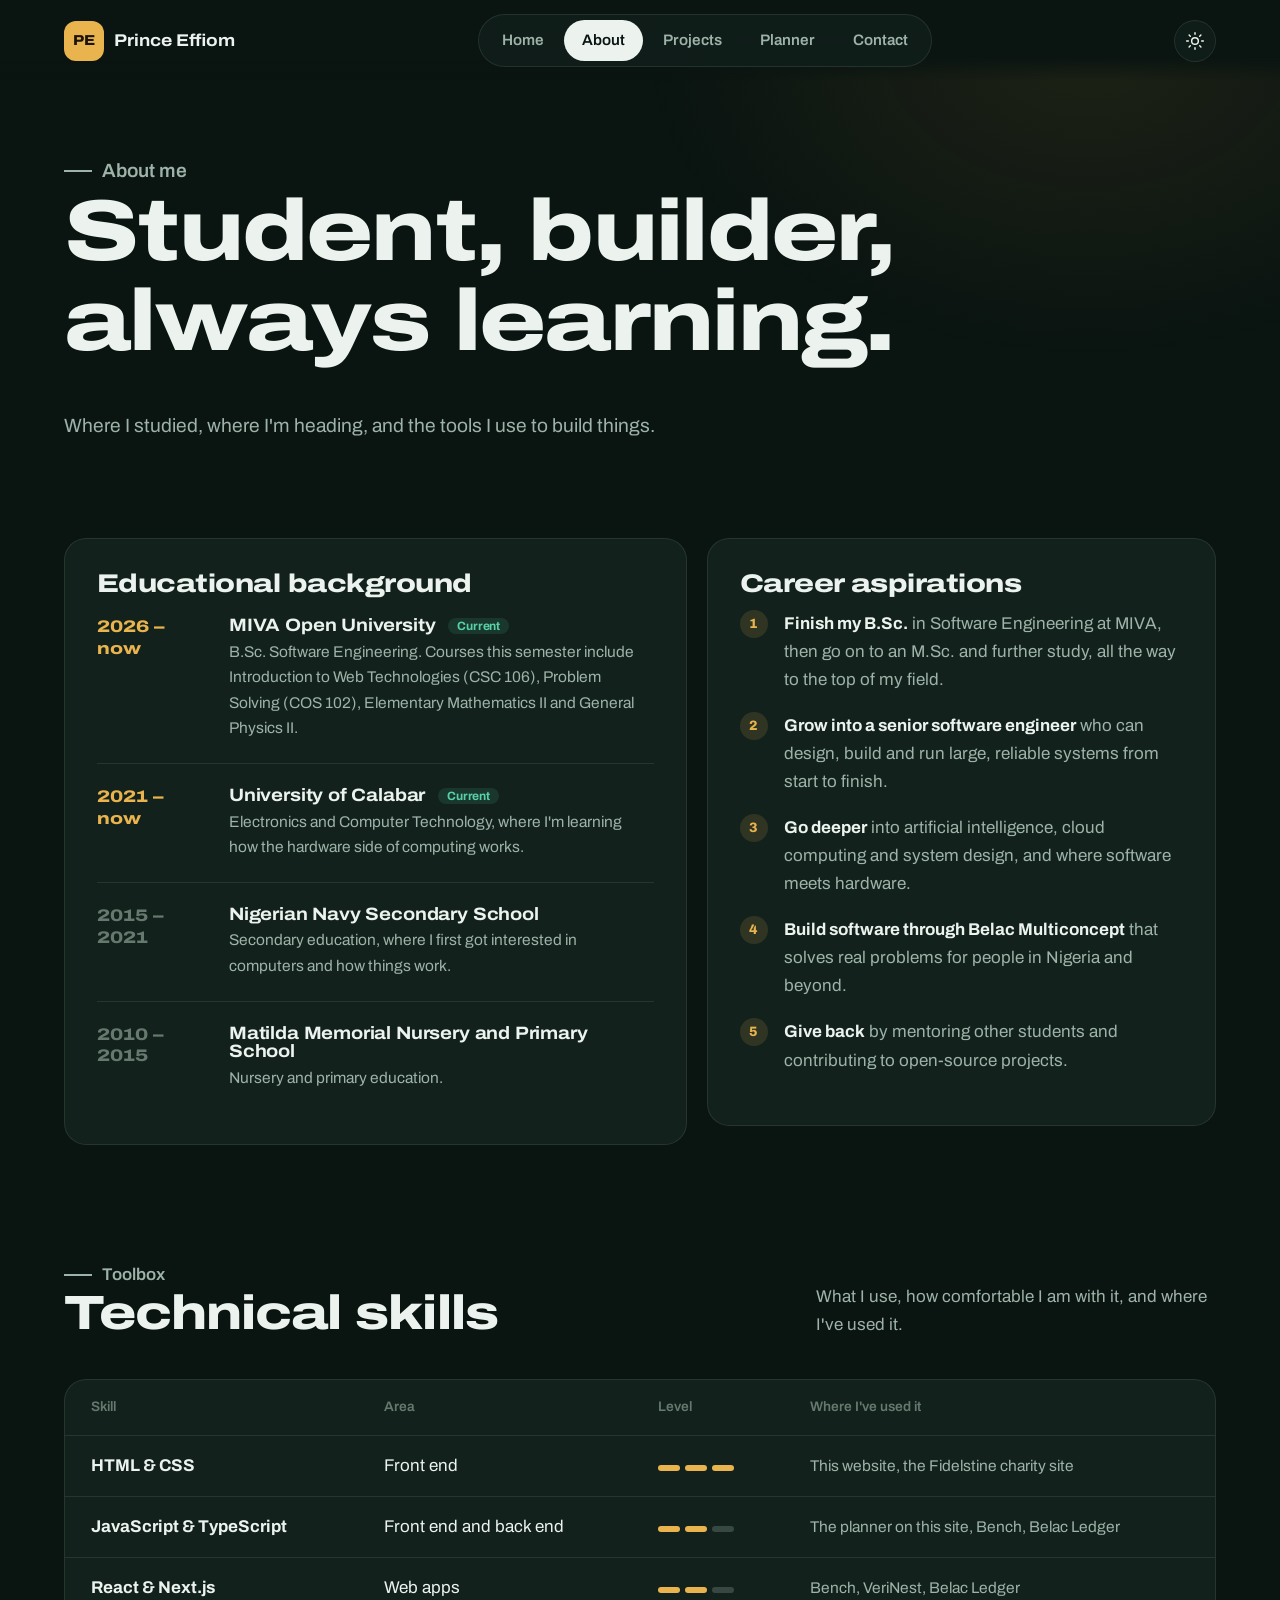
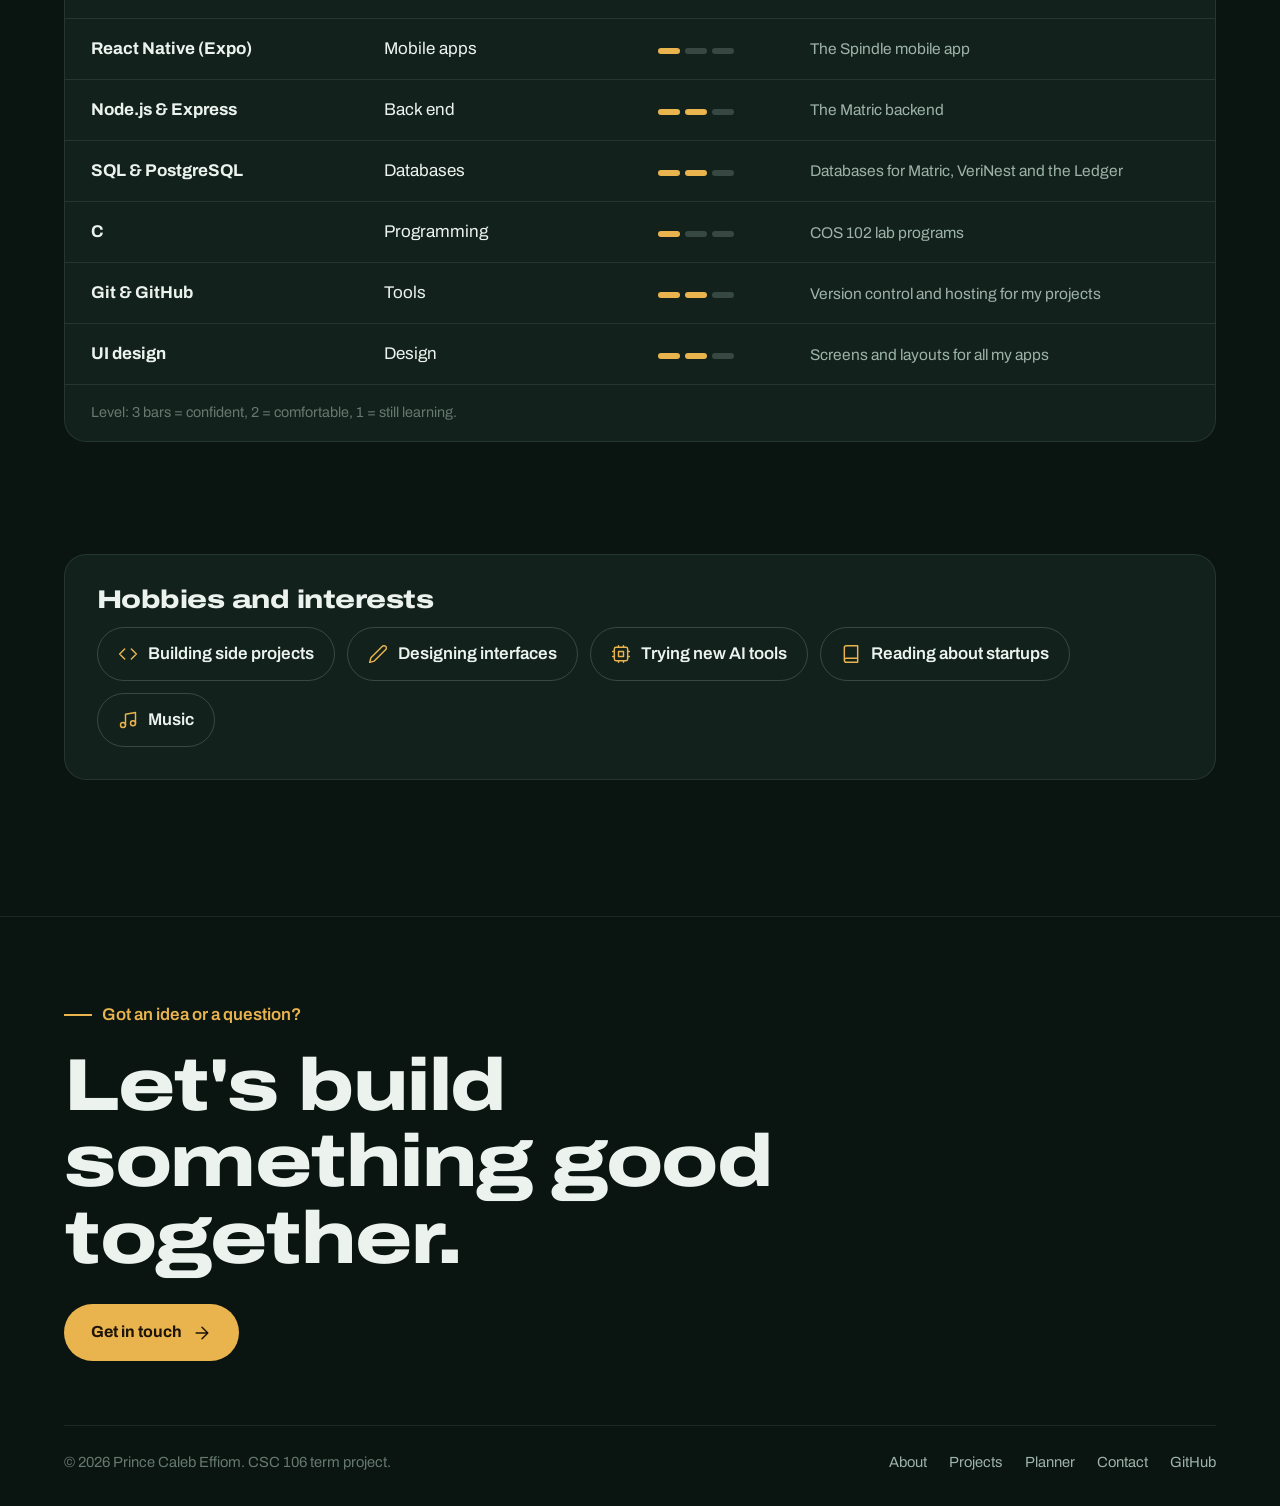
==== commit b565d567: "Redesign: night theme, bento projects, showreel video, count-up stats" ====
--- a/about.html
+++ b/about.html
@@ -8,7 +8,7 @@
   <link rel="icon" href="images/favicon.svg" type="image/svg+xml">
   <link rel="preconnect" href="https://fonts.googleapis.com">
   <link rel="preconnect" href="https://fonts.gstatic.com" crossorigin>
-  <link href="https://fonts.googleapis.com/css2?family=Public+Sans:wght@400;500;600;700&family=Schibsted+Grotesk:wght@500;600;700;800&display=swap" rel="stylesheet">
+  <link href="https://fonts.googleapis.com/css2?family=Archivo:wdth,wght@62..125,400..800&display=swap" rel="stylesheet">
   <link rel="stylesheet" href="css/style.css">
   <script src="js/main.js"></script>
 </head>
@@ -16,10 +16,10 @@
   <a class="skip-link" href="#main">Skip to content</a>
 
   <header class="site-header">
-    <nav class="container nav-bar" aria-label="Main">
-      <a class="brand" href="index.html">
-        <span class="brand-mark" aria-hidden="true">PE</span>
-        <span>Prince Effiom</span>
+    <nav class="nav" aria-label="Main">
+      <a class="logo" href="index.html">
+        <span class="logo-mark" aria-hidden="true">PE</span>
+        <span class="logo-text">Prince Effiom</span>
       </a>
       <ul class="nav-links" id="nav-links">
         <li><a href="index.html">Home</a></li>
@@ -29,12 +29,12 @@
         <li><a href="contact.html">Contact</a></li>
       </ul>
       <div class="nav-tools">
-        <button class="icon-btn theme-toggle" type="button" aria-label="Switch theme">
+        <button class="icon-btn theme-toggle" type="button" aria-label="Switch between night and day mode">
+          <svg class="icon icon-sun" viewBox="0 0 24 24" aria-hidden="true"><circle cx="12" cy="12" r="4"/><path d="M12 2v2M12 20v2M4.93 4.93l1.41 1.41M17.66 17.66l1.41 1.41M2 12h2M20 12h2M6.34 17.66l-1.41 1.41M19.07 4.93l-1.41 1.41"/></svg>
           <svg class="icon icon-moon" viewBox="0 0 24 24" aria-hidden="true"><path d="M12 3a6 6 0 0 0 9 9 9 9 0 1 1-9-9Z"/></svg>
-          <svg class="icon icon-sun" viewBox="0 0 24 24" aria-hidden="true"><circle cx="12" cy="12" r="4"/><path d="M12 2v2M12 20v2M4.93 4.93l1.41 1.41M17.66 17.66l1.41 1.41M2 12h2M20 12h2M6.34 17.66l-1.41 1.41M19.07 4.93l-1.41 1.41"/></svg>
         </button>
-        <button class="icon-btn menu-toggle" type="button" aria-label="Open menu" aria-expanded="false" aria-controls="nav-links">
-          <svg class="icon icon-menu" viewBox="0 0 24 24" aria-hidden="true"><path d="M4 6h16M4 12h16M4 18h16"/></svg>
+        <button class="icon-btn menu-toggle" type="button" aria-label="Menu" aria-expanded="false" aria-controls="nav-links">
+          <svg class="icon icon-menu" viewBox="0 0 24 24" aria-hidden="true"><path d="M4 8h16M4 16h16"/></svg>
           <svg class="icon icon-close" viewBox="0 0 24 24" aria-hidden="true"><path d="M18 6 6 18M6 6l12 12"/></svg>
         </button>
       </div>
@@ -43,57 +43,69 @@
 
   <main id="main" class="container">
     <header class="page-head">
-      <h1>About me</h1>
-      <p>Where I studied, what I can do and where I'm heading.</p>
+      <p class="label">About me</p>
+      <h1>Student, builder, always learning.</h1>
+      <p>Where I studied, where I'm heading, and the tools I use to build things.</p>
     </header>
 
-    <section class="section about-grid">
-      <article class="panel">
+    <section class="section-sm about-grid" aria-label="Education and career aspirations">
+      <article class="card reveal">
         <h2>Educational background</h2>
         <ol class="timeline">
-          <li class="current">
-            <span class="when">2026 to present</span>
-            <h3>MIVA Open University</h3>
-            <p>B.Sc. Software Engineering. Courses so far include Problem Solving (COS 102) and Introduction to Web Technologies (COS 106).</p>
-          </li>
-          <li class="current">
-            <span class="when">2021 to present</span>
-            <h3>University of Calabar</h3>
-            <p>Electronics and Computer Technology, where I'm learning how the hardware side of computing works.</p>
-          </li>
-          <li>
-            <span class="when">2015 to 2021</span>
-            <h3>Nigerian Navy Secondary School</h3>
-            <p>Secondary education, where I first got interested in computers and how things work.</p>
-          </li>
-          <li>
-            <span class="when">2010 to 2015</span>
-            <h3>Matilda Memorial Nursery and Primary School</h3>
-            <p>Nursery and primary education.</p>
+          <li class="now">
+            <span class="years">2026 &ndash; now</span>
+            <div>
+              <h3>MIVA Open University <span class="badge">Current</span></h3>
+              <p>B.Sc. Software Engineering. Courses this semester include Introduction to Web Technologies (CSC 106), Problem Solving (COS 102), Elementary Mathematics II and General Physics II.</p>
+            </div>
+          </li>
+          <li class="now">
+            <span class="years">2021 &ndash; now</span>
+            <div>
+              <h3>University of Calabar <span class="badge">Current</span></h3>
+              <p>Electronics and Computer Technology, where I'm learning how the hardware side of computing works.</p>
+            </div>
+          </li>
+          <li>
+            <span class="years">2015 &ndash; 2021</span>
+            <div>
+              <h3>Nigerian Navy Secondary School</h3>
+              <p>Secondary education, where I first got interested in computers and how things work.</p>
+            </div>
+          </li>
+          <li>
+            <span class="years">2010 &ndash; 2015</span>
+            <div>
+              <h3>Matilda Memorial Nursery and Primary School</h3>
+              <p>Nursery and primary education.</p>
+            </div>
           </li>
         </ol>
       </article>
 
-      <article class="panel">
+      <article class="card reveal">
         <h2>Career aspirations</h2>
-        <ul class="aims">
-          <li>Finish my B.Sc. in Software Engineering at MIVA, then go on to an M.Sc. and further study, all the way to the top of my field.</li>
-          <li>Grow into a senior software engineer who can design, build and run large, reliable systems from start to finish.</li>
-          <li>Go deeper into artificial intelligence, cloud computing and system design, and where software meets hardware.</li>
-          <li>Build software through Belac Multiconcept that solves real problems for people in Nigeria and beyond.</li>
-          <li>Give back by mentoring other students and contributing to open-source projects.</li>
-        </ul>
+        <ol class="aims">
+          <li><b>Finish my B.Sc.</b> in Software Engineering at MIVA, then go on to an M.Sc. and further study, all the way to the top of my field.</li>
+          <li><b>Grow into a senior software engineer</b> who can design, build and run large, reliable systems from start to finish.</li>
+          <li><b>Go deeper</b> into artificial intelligence, cloud computing and system design, and where software meets hardware.</li>
+          <li><b>Build software through Belac Multiconcept</b> that solves real problems for people in Nigeria and beyond.</li>
+          <li><b>Give back</b> by mentoring other students and contributing to open-source projects.</li>
+        </ol>
       </article>
     </section>
 
-    <section class="section" aria-labelledby="skills-title">
-      <div class="section-title">
-        <h2 id="skills-title">Technical skills</h2>
-        <p>What I use and where I've used it</p>
-      </div>
-      <div class="table-wrap">
+    <section class="section-sm" aria-labelledby="skills-title">
+      <div class="head-row reveal">
+        <div>
+          <p class="label">Toolbox</p>
+          <h2 id="skills-title">Technical skills</h2>
+        </div>
+        <p>What I use, how comfortable I am with it, and where I've used it.</p>
+      </div>
+      <div class="table-wrap reveal">
         <table>
-          <caption>Levels: 3 dots = confident, 2 = comfortable, 1 = learning.</caption>
+          <caption>Level: 3 bars = confident, 2 = comfortable, 1 = still learning.</caption>
           <thead>
             <tr>
               <th scope="col">Skill</th>
@@ -107,43 +119,49 @@
               <th scope="row">HTML &amp; CSS</th>
               <td>Front end</td>
               <td><span class="level" aria-label="Confident"><i class="on"></i><i class="on"></i><i class="on"></i></span></td>
-              <td class="used">This website, Spindle's landing page</td>
+              <td class="used">This website, the Fidelstine charity site</td>
             </tr>
             <tr>
               <th scope="row">JavaScript &amp; TypeScript</th>
               <td>Front end and back end</td>
               <td><span class="level" aria-label="Comfortable"><i class="on"></i><i class="on"></i><i></i></span></td>
-              <td class="used">Planner on this site, Belac Ledger, VeriNest</td>
+              <td class="used">The planner on this site, Bench, Belac Ledger</td>
             </tr>
             <tr>
               <th scope="row">React &amp; Next.js</th>
               <td>Web apps</td>
               <td><span class="level" aria-label="Comfortable"><i class="on"></i><i class="on"></i><i></i></span></td>
-              <td class="used">Belac Ledger, VeriNest, Spindle website</td>
+              <td class="used">Bench, VeriNest, Belac Ledger</td>
             </tr>
             <tr>
               <th scope="row">React Native (Expo)</th>
               <td>Mobile apps</td>
-              <td><span class="level" aria-label="Learning"><i class="on"></i><i></i><i></i></span></td>
-              <td class="used">Spindle customer, laundry and rider app</td>
+              <td><span class="level" aria-label="Still learning"><i class="on"></i><i></i><i></i></span></td>
+              <td class="used">The Spindle mobile app</td>
+            </tr>
+            <tr>
+              <th scope="row">Node.js &amp; Express</th>
+              <td>Back end</td>
+              <td><span class="level" aria-label="Comfortable"><i class="on"></i><i class="on"></i><i></i></span></td>
+              <td class="used">The Matric backend</td>
             </tr>
             <tr>
               <th scope="row">SQL &amp; PostgreSQL</th>
               <td>Databases</td>
               <td><span class="level" aria-label="Comfortable"><i class="on"></i><i class="on"></i><i></i></span></td>
-              <td class="used">Neon and Supabase databases for my projects</td>
+              <td class="used">Databases for Matric, VeriNest and the Ledger</td>
             </tr>
             <tr>
               <th scope="row">C</th>
               <td>Programming</td>
-              <td><span class="level" aria-label="Learning"><i class="on"></i><i></i><i></i></span></td>
+              <td><span class="level" aria-label="Still learning"><i class="on"></i><i></i><i></i></span></td>
               <td class="used">COS 102 lab programs</td>
             </tr>
             <tr>
               <th scope="row">Git &amp; GitHub</th>
               <td>Tools</td>
               <td><span class="level" aria-label="Comfortable"><i class="on"></i><i class="on"></i><i></i></span></td>
-              <td class="used">Version control and deploys for every project</td>
+              <td class="used">Version control and hosting for my projects</td>
             </tr>
             <tr>
               <th scope="row">UI design</th>
@@ -156,9 +174,9 @@
       </div>
     </section>
 
-    <section class="section" aria-label="Hobbies">
-      <article class="panel">
-        <h2>Hobbies and interests</h2>
+    <section class="section-sm" aria-labelledby="hobbies-title">
+      <div class="card reveal">
+        <h2 id="hobbies-title">Hobbies and interests</h2>
         <ul class="hobbies">
           <li>
             <svg class="icon" viewBox="0 0 24 24" aria-hidden="true"><path d="m16 18 6-6-6-6M8 6l-6 6 6 6"/></svg>
@@ -181,19 +199,30 @@
             Music
           </li>
         </ul>
-      </article>
+      </div>
     </section>
   </main>
 
   <footer class="site-footer">
-    <div class="container footer-row">
-      <p>&copy; <span id="year">2026</span> Prince Caleb Effiom. COS 106 term project.</p>
-      <ul class="footer-links">
-        <li><a href="about.html">About</a></li>
-        <li><a href="projects.html">Projects</a></li>
-        <li><a href="planner.html">Planner</a></li>
-        <li><a href="contact.html">Contact</a></li>
-      </ul>
+    <div class="container">
+      <div class="footer-cta reveal">
+        <p class="label">Got an idea or a question?</p>
+        <h2>Let's build something good together.</h2>
+        <a class="btn btn-gold" href="contact.html">
+          Get in touch
+          <svg class="icon" viewBox="0 0 24 24" aria-hidden="true"><path d="M5 12h14M12 5l7 7-7 7"/></svg>
+        </a>
+      </div>
+      <div class="footer-row">
+        <p>&copy; <span id="year">2026</span> Prince Caleb Effiom. CSC 106 term project.</p>
+        <ul class="footer-links">
+          <li><a href="about.html">About</a></li>
+          <li><a href="projects.html">Projects</a></li>
+          <li><a href="planner.html">Planner</a></li>
+          <li><a href="contact.html">Contact</a></li>
+          <li><a href="https://github.com/Beladroid" target="_blank" rel="noopener">GitHub</a></li>
+        </ul>
+      </div>
     </div>
   </footer>
 </body>
--- a/css/style.css
+++ b/css/style.css
@@ -1,49 +1,48 @@
-/* COS 106 portfolio - main stylesheet */
-
-/* colour tokens */
+/* COS 106 portfolio - main stylesheet
+   night theme is the default, day theme is the light version */
+
+/* colours */
 :root {
-  --bg: #f1f3ee;
-  --bg-sunk: #e7eae3;
-  --surface: #ffffff;
-  --ink: #15211c;
-  --muted: #55625b;
-  --faint: #86918a;
-  --line: #d6dbd2;
-  --line-strong: #b9c1b6;
-  --green: #0f5c4a;
-  --green-dark: #0a4537;
-  --green-soft: #e1eee8;
-  --gold: #e3a21a;
-  --gold-soft: #fbefd2;
-  --danger: #c23b3b;
-  --danger-soft: #f8e3e1;
-  --ok: #1f7a4d;
-  --on-green: #ffffff;
-  --shadow: 0 1px 2px rgba(21, 33, 28, 0.06), 0 8px 24px -12px rgba(21, 33, 28, 0.18);
-  --radius: 14px;
+  --bg: #0a1411;
+  --bg-2: #0e1b17;
+  --card: #12211c;
+  --card-2: #182b25;
+  --line: rgba(205, 230, 218, 0.1);
+  --line-2: rgba(205, 230, 218, 0.2);
+  --ink: #ecf3ef;
+  --muted: #9db2a8;
+  --faint: #66796f;
+  --gold: #e9b34e;
+  --gold-soft: rgba(233, 179, 78, 0.14);
+  --mint: #57d1a8;
+  --mint-soft: rgba(87, 209, 168, 0.12);
+  --red: #f0806f;
+  --red-soft: rgba(240, 128, 111, 0.12);
+  --on-gold: #1c1406;
+  --shadow: 0 30px 60px -30px rgba(0, 0, 0, 0.8);
+  --radius: 22px;
+  color-scheme: dark;
+}
+
+:root[data-theme="light"] {
+  --bg: #eef2ef;
+  --bg-2: #e4eae6;
+  --card: #ffffff;
+  --card-2: #f5f8f6;
+  --line: rgba(16, 40, 31, 0.1);
+  --line-2: rgba(16, 40, 31, 0.2);
+  --ink: #0e1d18;
+  --muted: #4f6158;
+  --faint: #86958e;
+  --gold: #b07a12;
+  --gold-soft: rgba(176, 122, 18, 0.12);
+  --mint: #0e7a5c;
+  --mint-soft: rgba(14, 122, 92, 0.1);
+  --red: #c4402e;
+  --red-soft: rgba(196, 64, 46, 0.1);
+  --on-gold: #ffffff;
+  --shadow: 0 24px 50px -30px rgba(14, 40, 30, 0.35);
   color-scheme: light;
-}
-
-:root[data-theme="dark"] {
-  --bg: #0f1613;
-  --bg-sunk: #0b110e;
-  --surface: #17211d;
-  --ink: #e6ece8;
-  --muted: #a3b0a9;
-  --faint: #6f7c75;
-  --line: #26332d;
-  --line-strong: #3a4a42;
-  --green: #4fc3a1;
-  --green-dark: #7fd8bc;
-  --green-soft: #173229;
-  --gold: #f2b84b;
-  --gold-soft: #3a2f17;
-  --danger: #f07a72;
-  --danger-soft: #3a1d1b;
-  --ok: #5fd39a;
-  --on-green: #0b1a14;
-  --shadow: 0 1px 2px rgba(0, 0, 0, 0.3), 0 12px 28px -16px rgba(0, 0, 0, 0.6);
-  color-scheme: dark;
 }
 
 /* base */
@@ -60,34 +59,49 @@
   flex-direction: column;
   background: var(--bg);
   color: var(--ink);
-  font-family: "Public Sans", system-ui, sans-serif;
+  font-family: "Archivo", system-ui, sans-serif;
   font-size: 1.0625rem;
   line-height: 1.65;
   overflow-x: hidden;
-  transition: background-color 0.3s ease, color 0.3s ease;
-}
+  transition: background-color 0.4s ease, color 0.4s ease;
+}
+
+/* faint glow in the top corner of every page */
+body::before {
+  content: "";
+  position: fixed;
+  top: -30vh;
+  right: -20vw;
+  width: 70vw;
+  height: 70vh;
+  background: radial-gradient(closest-side, rgba(233, 179, 78, 0.09), transparent);
+  pointer-events: none;
+  z-index: -1;
+}
+:root[data-theme="light"] body::before { background: radial-gradient(closest-side, rgba(176, 122, 18, 0.1), transparent); }
 
 img, video { max-width: 100%; height: auto; display: block; }
 
 h1, h2, h3 {
-  font-family: "Schibsted Grotesk", "Public Sans", sans-serif;
-  line-height: 1.12;
-  letter-spacing: -0.015em;
-  margin: 0 0 0.55em;
-  font-weight: 700;
-}
-h1 { font-size: clamp(2.5rem, 6.4vw, 4.4rem); letter-spacing: -0.03em; }
-h2 { font-size: clamp(1.6rem, 3.2vw, 2.2rem); }
-h3 { font-size: 1.2rem; }
+  font-family: "Archivo", sans-serif;
+  font-stretch: 125%;
+  font-weight: 800;
+  line-height: 1.04;
+  letter-spacing: -0.02em;
+  margin: 0 0 0.5em;
+}
+h1 { font-size: clamp(2.6rem, 7vw, 5.4rem); }
+h2 { font-size: clamp(1.8rem, 4vw, 3rem); }
+h3 { font-size: 1.25rem; font-stretch: 112%; font-weight: 700; letter-spacing: -0.01em; }
 p { margin: 0 0 1em; }
 
-a { color: var(--green); text-underline-offset: 3px; text-decoration-thickness: 1.5px; }
-a:hover { color: var(--green-dark); }
+a { color: var(--gold); text-underline-offset: 4px; }
+a:hover { color: var(--ink); }
 
 :focus-visible {
-  outline: 3px solid var(--gold);
-  outline-offset: 2px;
-  border-radius: 6px;
+  outline: 2px solid var(--gold);
+  outline-offset: 3px;
+  border-radius: 8px;
 }
 
 .skip-link {
@@ -95,19 +109,20 @@
   left: 16px;
   top: -60px;
   padding: 10px 16px;
-  background: var(--ink);
-  color: var(--bg);
+  background: var(--gold);
+  color: var(--on-gold);
   border-radius: 10px;
   z-index: 100;
   transition: top 0.2s ease;
 }
-.skip-link:focus { top: 12px; color: var(--bg); }
+.skip-link:focus { top: 12px; color: var(--on-gold); }
 
 .container {
   width: 100%;
-  max-width: 1120px;
+  max-width: 1200px;
   margin: 0 auto;
-  padding: 0 24px;
+  padding-left: 24px;
+  padding-right: 24px;
 }
 
 main { flex: 1; }
@@ -123,119 +138,97 @@
   flex-shrink: 0;
 }
 
-/* yellow highlight behind my surname */
-.marked {
-  background: linear-gradient(transparent 62%, var(--gold-soft) 62%, var(--gold-soft) 92%, transparent 92%);
-  padding: 0 0.04em;
-}
-
-/* header & navigation */
+.muted { color: var(--muted); }
+
+/* header & navigation (a floating pill) */
 .site-header {
   position: sticky;
   top: 0;
   z-index: 50;
-  background: color-mix(in srgb, var(--bg) 88%, transparent);
-  backdrop-filter: blur(10px);
-  -webkit-backdrop-filter: blur(10px);
-  border-bottom: 1px solid var(--line);
-}
-
-.nav-bar {
+  padding: 14px 0;
+  /* solid at the top, fading out, so text never runs under the logo when scrolling */
+  background: linear-gradient(var(--bg) 70%, transparent);
+}
+
+.nav {
   display: flex;
   align-items: center;
   justify-content: space-between;
   gap: 16px;
-  height: 68px;
-}
-
-.brand {
+  max-width: 1200px;
+  margin: 0 auto;
+  padding: 0 24px;
+}
+
+.logo {
   display: flex;
   align-items: center;
   gap: 10px;
   color: var(--ink);
   text-decoration: none;
-  font-family: "Schibsted Grotesk", sans-serif;
   font-weight: 700;
-  font-size: 1.05rem;
-}
-.brand:hover { color: var(--ink); }
-.brand-mark {
-  width: 36px;
-  height: 36px;
-  border-radius: 10px;
+  font-stretch: 112%;
+}
+.logo:hover { color: var(--ink); }
+.logo-mark {
+  width: 40px;
+  height: 40px;
+  border-radius: 12px;
   display: grid;
   place-items: center;
-  background: var(--green);
-  color: var(--on-green);
+  background: var(--gold);
+  color: var(--on-gold);
   font-size: 0.9rem;
-  position: relative;
-}
-.brand-mark::after {
-  content: "";
-  position: absolute;
-  right: -3px;
-  bottom: -3px;
-  width: 11px;
-  height: 11px;
-  border-radius: 50%;
-  background: var(--gold);
-  border: 2px solid var(--bg);
+  font-weight: 800;
 }
 
 .nav-links {
   display: flex;
-  align-items: center;
   gap: 2px;
   list-style: none;
   margin: 0;
-  padding: 0;
+  padding: 5px;
+  border-radius: 999px;
+  border: 1px solid var(--line);
+  background: color-mix(in srgb, var(--card) 75%, transparent);
+  backdrop-filter: blur(14px);
+  -webkit-backdrop-filter: blur(14px);
 }
 .nav-links a {
-  position: relative;
   display: block;
-  padding: 8px 14px;
+  padding: 8px 18px;
+  border-radius: 999px;
   color: var(--muted);
   text-decoration: none;
   font-weight: 600;
-  font-size: 0.97rem;
-  transition: color 0.2s ease;
-}
-.nav-links a::after {
-  content: "";
-  position: absolute;
-  left: 14px;
-  right: 14px;
-  bottom: 2px;
-  height: 2px;
-  background: var(--gold);
-  transform: scaleX(0);
-  transform-origin: left;
-  transition: transform 0.3s ease;
+  font-size: 0.95rem;
+  transition: color 0.25s ease, background-color 0.25s ease;
 }
 .nav-links a:hover { color: var(--ink); }
-.nav-links a:hover::after { transform: scaleX(1); }
-.nav-links a[aria-current="page"] { color: var(--ink); }
-.nav-links a[aria-current="page"]::after { transform: scaleX(1); background: var(--green); }
-
-.nav-tools { display: flex; align-items: center; gap: 8px; }
+.nav-links a[aria-current="page"] { background: var(--ink); color: var(--bg); }
+.nav-num { display: none; }
+
+.nav-tools { display: flex; gap: 8px; }
 
 .icon-btn {
-  width: 40px;
-  height: 40px;
+  width: 42px;
+  height: 42px;
   display: grid;
   place-items: center;
-  border-radius: 10px;
+  border-radius: 50%;
   border: 1px solid var(--line);
-  background: var(--surface);
+  background: color-mix(in srgb, var(--card) 75%, transparent);
+  backdrop-filter: blur(14px);
+  -webkit-backdrop-filter: blur(14px);
   color: var(--ink);
   cursor: pointer;
-  transition: border-color 0.2s ease;
-}
-.icon-btn:hover { border-color: var(--line-strong); }
-
-.theme-toggle .icon-sun { display: none; }
-:root[data-theme="dark"] .theme-toggle .icon-sun { display: block; }
-:root[data-theme="dark"] .theme-toggle .icon-moon { display: none; }
+  transition: border-color 0.25s ease;
+}
+.icon-btn:hover { border-color: var(--gold); }
+
+.theme-toggle .icon-moon { display: none; }
+:root[data-theme="light"] .theme-toggle .icon-moon { display: block; }
+:root[data-theme="light"] .theme-toggle .icon-sun { display: none; }
 
 .menu-toggle { display: none; }
 .menu-toggle .icon-close { display: none; }
@@ -247,472 +240,485 @@
   display: inline-flex;
   align-items: center;
   justify-content: center;
-  gap: 8px;
-  padding: 12px 22px;
-  border-radius: 10px;
-  border: 1.5px solid transparent;
+  gap: 10px;
+  padding: 14px 26px;
+  border-radius: 999px;
+  border: 1px solid transparent;
   font: inherit;
   font-weight: 700;
-  font-size: 0.97rem;
+  font-size: 1rem;
   text-decoration: none;
   cursor: pointer;
-  transition: background-color 0.2s ease, border-color 0.2s ease, color 0.2s ease;
-}
-.btn-primary { background: var(--green); color: var(--on-green); }
-.btn-primary:hover { background: var(--green-dark); color: var(--on-green); }
-.btn-ghost { background: transparent; color: var(--ink); border-color: var(--line-strong); }
-.btn-ghost:hover { color: var(--ink); border-color: var(--ink); }
-.btn-sm { padding: 8px 14px; font-size: 0.9rem; }
+  transition: background-color 0.25s ease, border-color 0.25s ease, color 0.25s ease;
+}
+.btn .icon { transition: transform 0.3s ease; }
+.btn:hover .icon { transform: translateX(3px); }
+.btn-gold { background: var(--gold); color: var(--on-gold); }
+.btn-gold:hover { background: var(--ink); color: var(--bg); }
+.btn-line { border-color: var(--line-2); color: var(--ink); }
+.btn-line:hover { border-color: var(--ink); color: var(--ink); }
+.btn-sm { padding: 9px 16px; font-size: 0.9rem; }
 .btn-block { width: 100%; }
 
-/* page sections */
-.section { padding: 72px 0; }
-.section + .section { padding-top: 0; }
-.page-head + .section { padding-top: 48px; }
-
-.page-head {
-  padding: 64px 0 36px;
-  border-bottom: 1px solid var(--line);
-  margin-bottom: 8px;
-}
-.page-head h1 { font-size: clamp(2.2rem, 5vw, 3.4rem); max-width: 18ch; }
-.page-head p { color: var(--muted); font-size: 1.15rem; max-width: 60ch; margin: 0; }
-
-.section-title {
-  display: flex;
-  align-items: baseline;
-  justify-content: space-between;
-  gap: 16px;
-  margin-bottom: 24px;
-}
-.section-title h2 { margin: 0; }
-.section-title p { margin: 0; color: var(--muted); }
-
-.panel {
-  background: var(--surface);
+/* sections */
+.section { padding: 96px 0; }
+.section-sm { padding: 56px 0; }
+
+.label {
+  display: inline-flex;
+  align-items: center;
+  gap: 10px;
+  color: var(--gold);
+  font-weight: 600;
+  margin-bottom: 18px;
+}
+.label::before {
+  content: "";
+  width: 28px;
+  height: 2px;
+  background: currentColor;
+}
+
+.page-head { padding: 72px 0 40px; }
+.page-head h1 { max-width: 14ch; }
+.page-head p { color: var(--muted); font-size: 1.2rem; max-width: 56ch; margin: 0; }
+
+.card {
+  background: var(--card);
   border: 1px solid var(--line);
   border-radius: var(--radius);
-  padding: 28px;
-  box-shadow: var(--shadow);
-}
-.panel h2 { font-size: 1.4rem; }
-
-/* home */
-.hero { border-bottom: 1px solid var(--line); }
+  padding: 32px;
+}
+.card h2 { font-size: 1.6rem; }
+
+/* home: hero */
+.hero { padding: 40px 0 72px; }
 
 .hero-grid {
   display: grid;
-  grid-template-columns: 1.3fr 0.7fr;
-  align-items: center;
-  gap: 56px;
-  padding: 88px 0 96px;
-}
-
-.hello { color: var(--green); font-weight: 700; font-size: 1.1rem; margin-bottom: 14px; }
-.hero h1 { margin-bottom: 0.4em; }
-.hero h1 span { display: block; width: fit-content; }
-.hero .welcome { font-size: 1.2rem; color: var(--muted); max-width: 50ch; margin-bottom: 30px; }
+  grid-template-columns: 1.25fr 0.75fr;
+  align-items: end;
+  gap: 48px;
+}
+
+.hello {
+  display: inline-flex;
+  align-items: center;
+  gap: 10px;
+  padding: 7px 16px 7px 12px;
+  border-radius: 999px;
+  border: 1px solid var(--line-2);
+  color: var(--muted);
+  font-size: 0.93rem;
+  margin-bottom: 30px;
+}
+.dot {
+  width: 9px;
+  height: 9px;
+  border-radius: 50%;
+  background: var(--mint);
+  animation: blink 2.4s ease-in-out infinite;
+}
+@keyframes blink { 50% { opacity: 0.35; } }
+
+.hero-name {
+  font-size: clamp(3.2rem, 10vw, 8.4rem);
+  line-height: 0.9;
+  letter-spacing: -0.045em;
+  margin-bottom: 30px;
+}
+.hero-name span { display: block; }
+.hero-name .outline {
+  color: transparent;
+  -webkit-text-stroke: 1.5px var(--ink);
+}
+.hero-name em { font-style: normal; color: var(--gold); }
+
+.hero-intro { font-size: 1.22rem; color: var(--muted); max-width: 46ch; margin-bottom: 34px; }
+.hero-intro strong { color: var(--ink); font-weight: 600; }
 .hero-actions { display: flex; flex-wrap: wrap; gap: 12px; }
 
-/* id card in the hero */
-.id-card {
+/* portrait with a gold offset frame */
+.portrait {
   position: relative;
-  width: min(330px, 100%);
-  justify-self: end;
-  margin: 0;
-  background: var(--surface);
-  border: 1px solid var(--line);
-  border-radius: 18px;
-  box-shadow: var(--shadow), 0 30px 60px -30px rgba(15, 92, 74, 0.35);
-  overflow: hidden;
-  transform: rotate(2deg);
-  transition: transform 0.5s ease;
-}
-.id-card:hover { transform: rotate(0deg); }
-.id-card::before {
-  /* lanyard slot */
+  margin: 0 0 0 auto;
+  width: 100%;
+  max-width: 400px;
+}
+.portrait::before {
   content: "";
   position: absolute;
-  top: 12px;
-  left: 50%;
-  width: 46px;
-  height: 7px;
-  margin-left: -23px;
-  border-radius: 6px;
-  background: rgba(255, 255, 255, 0.35);
-}
-.id-head {
-  background: var(--green);
-  color: var(--on-green);
-  padding: 30px 20px 14px;
+  inset: 18px -18px -18px 18px;
+  border: 1.5px solid var(--gold);
+  border-radius: 28px;
+  z-index: -1;
+}
+.portrait img {
+  width: 100%;
+  aspect-ratio: 4 / 5;
+  object-fit: cover;
+  border-radius: 28px;
+  box-shadow: var(--shadow);
+}
+.portrait figcaption {
+  position: absolute;
+  left: -28px;
+  bottom: 34px;
+  display: flex;
+  align-items: center;
+  gap: 12px;
+  padding: 12px 18px 12px 12px;
+  border-radius: 16px;
+  background: var(--card);
+  border: 1px solid var(--line-2);
+  box-shadow: var(--shadow);
+  font-size: 0.9rem;
+  line-height: 1.3;
+}
+.portrait figcaption b { display: block; font-size: 1rem; }
+.portrait figcaption span { color: var(--muted); }
+.tag-icon {
+  width: 40px;
+  height: 40px;
+  border-radius: 12px;
+  display: grid;
+  place-items: center;
+  background: var(--gold-soft);
+  color: var(--gold);
+}
+
+/* skills ticker */
+.ticker {
+  overflow: hidden;
+  border-top: 1px solid var(--line);
+  border-bottom: 1px solid var(--line);
+  padding: 22px 0;
+  background: var(--bg-2);
+}
+.ticker-track {
+  display: flex;
+  width: max-content;
+  animation: ticker 38s linear infinite;
+}
+.ticker:hover .ticker-track { animation-play-state: paused; }
+.ticker span {
+  display: flex;
+  align-items: center;
+  gap: 40px;
+  padding-right: 40px;
+  font-size: clamp(1.3rem, 2.4vw, 1.9rem);
+  font-weight: 700;
+  font-stretch: 125%;
+  white-space: nowrap;
+}
+.ticker span::after {
+  content: "";
+  width: 10px;
+  height: 10px;
+  background: var(--gold);
+  transform: rotate(45deg);
+}
+.ticker span:nth-child(even) { color: transparent; -webkit-text-stroke: 1px var(--muted); }
+@keyframes ticker { to { transform: translateX(-50%); } }
+
+/* stats with count-up numbers */
+.stats {
+  display: grid;
+  grid-template-columns: repeat(4, 1fr);
+  border-bottom: 1px solid var(--line);
+}
+.stat { padding: 40px 28px 40px 0; }
+.stat + .stat { padding-left: 28px; border-left: 1px solid var(--line); }
+.stat-value {
+  display: block;
+  font-size: clamp(2.6rem, 5vw, 4rem);
+  font-weight: 800;
+  font-stretch: 125%;
+  line-height: 1;
+  margin-bottom: 10px;
+}
+.stat-value sup { color: var(--gold); font-size: 0.5em; }
+.stat p { margin: 0; color: var(--muted); }
+
+/* bio */
+.bio {
+  display: grid;
+  grid-template-columns: 1fr 1fr;
+  gap: 72px;
+  align-items: start;
+}
+.bio h2 { font-size: clamp(1.9rem, 3.6vw, 2.8rem); }
+.bio h2 span { color: var(--gold); }
+.bio-text p { color: var(--muted); font-size: 1.08rem; }
+
+.focus { list-style: none; margin: 32px 0 0; padding: 0; display: grid; gap: 12px; }
+.focus li {
+  display: grid;
+  grid-template-columns: auto 1fr;
+  gap: 16px;
+  align-items: start;
+  padding: 18px 20px;
+  border-radius: 16px;
+  background: var(--card);
+  border: 1px solid var(--line);
+}
+.focus .icon { color: var(--gold); margin-top: 3px; }
+.focus b { display: block; }
+.focus span { color: var(--muted); font-size: 0.97rem; }
+
+/* section heading row */
+.head-row {
   display: flex;
   justify-content: space-between;
   align-items: flex-end;
-  gap: 10px;
-}
-:root[data-theme="dark"] .id-head { background: #1d4a3d; color: #e6ece8; }
-.id-head strong { font-family: "Schibsted Grotesk", sans-serif; font-size: 0.98rem; line-height: 1.2; }
-.id-head span { font-size: 0.78rem; opacity: 0.85; white-space: nowrap; }
-.id-body { padding: 20px; display: grid; grid-template-columns: 104px 1fr; gap: 16px; align-items: start; }
-.id-body img {
-  width: 104px;
-  height: 128px;
-  object-fit: cover;
-  border-radius: 10px;
-  background: var(--bg-sunk);
+  gap: 24px;
+  margin-bottom: 40px;
+}
+.head-row h2 { margin: 0; }
+.head-row p { margin: 0; color: var(--muted); max-width: 40ch; }
+
+/* bento grid of projects (home + projects page) */
+.bento {
+  display: grid;
+  grid-template-columns: repeat(6, 1fr);
+  gap: 18px;
+}
+.tile {
+  position: relative;
+  display: flex;
+  flex-direction: column;
+  border-radius: var(--radius);
+  overflow: hidden;
+  background: var(--card);
   border: 1px solid var(--line);
-}
-.id-body dl { margin: 0; display: grid; gap: 8px; }
-.id-body dt { font-size: 0.74rem; color: var(--faint); font-weight: 600; }
-.id-body dd { margin: 0; font-weight: 700; font-size: 0.92rem; line-height: 1.3; overflow-wrap: anywhere; }
-.id-foot {
-  display: flex;
-  justify-content: space-between;
-  align-items: center;
-  gap: 12px;
-  padding: 12px 20px 16px;
-  border-top: 1px dashed var(--line-strong);
-}
-.id-foot small { color: var(--faint); font-size: 0.78rem; }
-.barcode {
-  height: 26px;
-  width: 120px;
-  background: repeating-linear-gradient(90deg,
-    var(--ink) 0 2px, transparent 2px 4px,
-    var(--ink) 4px 5px, transparent 5px 8px,
-    var(--ink) 8px 11px, transparent 11px 12px,
-    var(--ink) 12px 13px, transparent 13px 16px);
-  opacity: 0.8;
-}
-
-/* key facts */
-.facts {
-  display: grid;
-  grid-template-columns: repeat(4, 1fr);
-  margin: 0;
-  border-top: 1px solid var(--line);
-}
-.facts div { padding: 26px 24px 26px 0; }
-.facts div + div { padding-left: 24px; border-left: 1px solid var(--line); }
-.facts dt { color: var(--faint); font-size: 0.88rem; font-weight: 600; margin-bottom: 4px; }
-.facts dd { margin: 0; font-family: "Schibsted Grotesk", sans-serif; font-weight: 700; font-size: 1.08rem; }
-
-.bio-grid {
-  display: grid;
-  grid-template-columns: 0.75fr 1.25fr;
-  gap: 56px;
-  align-items: start;
-}
-.bio-text p { color: var(--muted); }
-.bio-text p:first-child { color: var(--ink); font-size: 1.22rem; line-height: 1.55; }
-
-.focus-list {
-  list-style: none;
-  margin: 28px 0 0;
-  padding: 0;
-  border-top: 1px solid var(--line);
-}
-.focus-list li {
-  display: flex;
-  gap: 14px;
-  align-items: flex-start;
-  padding: 16px 0;
-  border-bottom: 1px solid var(--line);
-}
-.focus-list .icon { color: var(--green); margin-top: 3px; }
-.focus-list strong { display: block; }
-.focus-list span { color: var(--muted); font-size: 0.97rem; }
-
-.next-links {
-  display: grid;
-  grid-template-columns: repeat(2, 1fr);
-  gap: 20px;
-}
-.next-link {
-  display: flex;
-  justify-content: space-between;
-  align-items: center;
-  gap: 16px;
-  padding: 28px;
-  border-radius: var(--radius);
-  border: 1px solid var(--line);
-  background: var(--surface);
-  color: var(--ink);
-  text-decoration: none;
-  transition: border-color 0.25s ease;
-}
-.next-link:hover { color: var(--ink); border-color: var(--green); }
-.next-link h3 { margin-bottom: 4px; }
-.next-link p { margin: 0; color: var(--muted); font-size: 0.97rem; }
-.next-link .icon { width: 26px; height: 26px; color: var(--green); transition: transform 0.3s ease; }
-.next-link:hover .icon { transform: translateX(4px); }
-.next-link.alt { background: var(--green); border-color: var(--green); color: var(--on-green); }
-.next-link.alt:hover { color: var(--on-green); border-color: var(--green-dark); background: var(--green-dark); }
-.next-link.alt p, .next-link.alt .icon { color: var(--on-green); opacity: 0.9; }
-
-/* about */
-.about-grid {
-  display: grid;
-  grid-template-columns: 1fr 1fr;
-  gap: 24px;
-}
-
-.timeline { list-style: none; margin: 0; padding: 0 0 0 28px; position: relative; }
-.timeline::before {
-  content: "";
-  position: absolute;
-  left: 6px;
-  top: 10px;
-  bottom: 10px;
-  width: 2px;
-  background: var(--line-strong);
-}
-.timeline li { position: relative; padding-bottom: 26px; }
-.timeline li:last-child { padding-bottom: 0; }
-.timeline li::before {
-  content: "";
-  position: absolute;
-  left: -28px;
-  top: 7px;
-  width: 14px;
-  height: 14px;
-  border-radius: 50%;
-  background: var(--surface);
-  border: 3px solid var(--green);
-}
-.timeline li.current::before { background: var(--gold); border-color: var(--gold); }
-.timeline .when { color: var(--faint); font-size: 0.9rem; font-weight: 600; }
-.timeline h3 { margin: 2px 0 4px; }
-.timeline p { color: var(--muted); margin: 0; font-size: 0.98rem; }
-
-.aims { margin: 0; padding-left: 1.2em; color: var(--muted); }
-.aims li { margin-bottom: 10px; }
-.aims li::marker { color: var(--gold); }
-
-/* skills table */
-.table-wrap {
-  overflow-x: auto;
-  border: 1px solid var(--line);
-  border-radius: var(--radius);
-  background: var(--surface);
-  box-shadow: var(--shadow);
-}
-table { width: 100%; border-collapse: collapse; min-width: 600px; }
-caption {
-  caption-side: bottom;
-  text-align: left;
-  padding: 14px 24px;
-  color: var(--faint);
-  font-size: 0.9rem;
-  border-top: 1px solid var(--line);
-}
-th, td { padding: 14px 24px; text-align: left; vertical-align: middle; }
-thead th {
-  background: var(--bg-sunk);
-  color: var(--muted);
-  font-size: 0.88rem;
-  font-weight: 700;
-}
-tbody tr { transition: background-color 0.2s ease; }
-tbody tr:hover { background: var(--green-soft); }
-tbody tr + tr td, tbody tr + tr th { border-top: 1px solid var(--line); }
-tbody th { font-weight: 700; }
-td.used { color: var(--muted); font-size: 0.97rem; }
-
-.level {
-  display: inline-flex;
-  align-items: center;
-  gap: 8px;
-  white-space: nowrap;
-  font-size: 0.9rem;
-  font-weight: 600;
-}
-.level i {
-  display: inline-block;
-  width: 8px;
-  height: 8px;
-  border-radius: 50%;
-  background: var(--line-strong);
-}
-.level i.on { background: var(--green); }
-
-.hobbies {
-  display: flex;
-  flex-wrap: wrap;
-  gap: 10px;
-  list-style: none;
-  margin: 0;
-  padding: 0;
-}
-.hobbies li {
-  display: inline-flex;
-  align-items: center;
-  gap: 8px;
-  padding: 9px 16px;
-  border-radius: 999px;
-  border: 1px solid var(--line-strong);
-  background: var(--surface);
-  font-weight: 600;
-  font-size: 0.95rem;
-}
-.hobbies .icon { width: 18px; height: 18px; color: var(--green); }
-
-/* projects */
-.project {
-  display: grid;
-  grid-template-columns: 1.1fr 0.9fr;
-  gap: 48px;
-  align-items: center;
-  padding: 56px 0;
-}
-.project + .project { border-top: 1px solid var(--line); }
-.project:nth-of-type(even) .project-shot { order: 2; }
-
-.project-shot {
-  margin: 0;
-  border-radius: 12px;
-  overflow: hidden;
-  border: 1px solid var(--line-strong);
-  box-shadow: var(--shadow);
-  background: var(--surface);
-}
-.browser-bar {
-  display: flex;
-  align-items: center;
-  gap: 6px;
-  padding: 9px 12px;
-  border-bottom: 1px solid var(--line);
-  background: var(--bg-sunk);
-}
-.browser-bar i { width: 9px; height: 9px; border-radius: 50%; background: var(--line-strong); }
-.browser-bar span {
-  margin-left: 10px;
-  flex: 1;
-  padding: 2px 10px;
-  border-radius: 6px;
-  background: var(--surface);
-  color: var(--faint);
-  font-size: 0.78rem;
-  white-space: nowrap;
-  overflow: hidden;
-  text-overflow: ellipsis;
-}
-.project-shot img {
+  transition: border-color 0.3s ease;
+}
+.tile:hover { border-color: var(--line-2); }
+.tile-img { position: relative; overflow: hidden; background: var(--bg-2); }
+.tile-img img {
   width: 100%;
   aspect-ratio: 16 / 10;
   object-fit: cover;
   object-position: top;
-}
-
-.project-kind { color: var(--green); font-weight: 700; font-size: 0.95rem; margin-bottom: 6px; }
-.project p { color: var(--muted); }
-.project ul.points { margin: 0 0 18px; padding-left: 1.2em; color: var(--muted); }
-.project ul.points li { margin-bottom: 6px; }
-.project ul.points li::marker { color: var(--gold); }
+  transition: transform 0.9s ease;
+}
+.tile:hover .tile-img img { transform: scale(1.04); }
+.tile-body { padding: 24px 26px 28px; display: flex; flex-direction: column; flex: 1; }
+.tile-kind { color: var(--gold); font-weight: 600; font-size: 0.9rem; margin-bottom: 6px; }
+.tile-body h3 { font-size: 1.5rem; margin-bottom: 10px; }
+.tile-body p { color: var(--muted); }
+.tile-body ul.points { margin: 0 0 18px; padding-left: 1.1em; color: var(--muted); font-size: 0.97rem; }
+.tile-body ul.points li { margin-bottom: 4px; }
+.tile-body ul.points li::marker { color: var(--gold); }
 .tags { display: flex; flex-wrap: wrap; gap: 8px; list-style: none; margin: 0 0 22px; padding: 0; }
 .tags li {
-  padding: 3px 11px;
-  border-radius: 6px;
-  background: var(--bg-sunk);
+  padding: 4px 12px;
+  border-radius: 999px;
+  border: 1px solid var(--line-2);
+  font-size: 0.83rem;
+  font-weight: 600;
+}
+.tile-link {
+  margin-top: auto;
+  display: inline-flex;
+  align-items: center;
+  gap: 8px;
+  font-weight: 700;
+  color: var(--ink);
+  text-decoration: none;
+}
+.tile-link .icon { color: var(--gold); transition: transform 0.3s ease; }
+.tile-link:hover { color: var(--gold); }
+.tile-link:hover .icon { transform: translate(2px, -2px); }
+
+/* tile sizes */
+.span-6 { grid-column: span 6; }
+.span-4 { grid-column: span 4; }
+.span-3 { grid-column: span 3; }
+.span-2 { grid-column: span 2; }
+
+/* the big feature tile: image and text side by side */
+.tile-wide { flex-direction: row; }
+.tile-wide .tile-img { flex: 1.25; }
+.tile-wide .tile-img img { height: 100%; aspect-ratio: auto; min-height: 340px; object-position: left top; }
+.tile-wide .tile-body { flex: 1; padding: 36px; }
+.tile-wide .tile-body h3 { font-size: 2rem; }
+.tile-wide.flip { flex-direction: row-reverse; }
+
+/* about */
+.about-grid {
+  display: grid;
+  grid-template-columns: 1.1fr 0.9fr;
+  gap: 20px;
+  align-items: start;
+}
+
+.timeline { list-style: none; margin: 0; padding: 0; }
+.timeline li {
+  display: grid;
+  grid-template-columns: 112px 1fr;
+  gap: 20px;
+  padding: 22px 0;
+  border-top: 1px solid var(--line);
+}
+.timeline li:first-child { border-top: 0; padding-top: 6px; }
+.timeline .years {
+  font-weight: 800;
+  font-stretch: 125%;
+  font-size: 1.05rem;
+  color: var(--faint);
+  line-height: 1.3;
+}
+.timeline .now .years { color: var(--gold); }
+.timeline h3 { margin: 0 0 4px; font-size: 1.12rem; }
+.timeline p { margin: 0; color: var(--muted); font-size: 0.97rem; }
+.badge {
+  display: inline-block;
+  margin-left: 8px;
+  padding: 2px 9px;
+  border-radius: 999px;
+  background: var(--mint-soft);
+  color: var(--mint);
+  font-size: 0.75rem;
+  font-weight: 700;
+  font-stretch: 100%;
+  vertical-align: middle;
+}
+
+.aims { list-style: none; margin: 0; padding: 0; counter-reset: aim; }
+.aims li {
+  position: relative;
+  padding: 0 0 18px 44px;
+  color: var(--muted);
+  counter-increment: aim;
+}
+.aims li::before {
+  content: counter(aim);
+  position: absolute;
+  left: 0;
+  top: 0;
+  width: 28px;
+  height: 28px;
+  border-radius: 50%;
+  display: grid;
+  place-items: center;
+  background: var(--gold-soft);
+  color: var(--gold);
   font-size: 0.85rem;
+  font-weight: 800;
+}
+.aims li b { color: var(--ink); }
+
+/* skills table */
+.table-wrap {
+  overflow-x: auto;
+  border-radius: var(--radius);
+  border: 1px solid var(--line);
+  background: var(--card);
+}
+table { width: 100%; border-collapse: collapse; min-width: 640px; }
+caption {
+  caption-side: bottom;
+  text-align: left;
+  padding: 16px 26px;
+  color: var(--faint);
+  font-size: 0.9rem;
+  border-top: 1px solid var(--line);
+}
+th, td { padding: 16px 26px; text-align: left; vertical-align: middle; }
+thead th { color: var(--faint); font-size: 0.86rem; font-weight: 600; border-bottom: 1px solid var(--line); }
+tbody tr { transition: background-color 0.2s ease; }
+tbody tr:hover { background: var(--card-2); }
+tbody tr + tr > * { border-top: 1px solid var(--line); }
+tbody th { font-weight: 700; }
+td.used { color: var(--muted); font-size: 0.97rem; }
+
+.level { display: inline-flex; gap: 5px; }
+.level i { width: 22px; height: 6px; border-radius: 3px; background: var(--line-2); }
+.level i.on { background: var(--gold); }
+
+.hobbies { display: flex; flex-wrap: wrap; gap: 12px; list-style: none; margin: 0; padding: 0; }
+.hobbies li {
+  display: inline-flex;
+  align-items: center;
+  gap: 10px;
+  padding: 12px 20px;
+  border-radius: 999px;
+  border: 1px solid var(--line-2);
   font-weight: 600;
-  color: var(--ink);
-}
-.project-links { display: flex; flex-wrap: wrap; gap: 10px; }
-
-/* smaller cards for the belac ventures */
-.ventures { border-top: 1px solid var(--line); padding-top: 56px; }
-.venture-grid {
-  display: grid;
-  grid-template-columns: repeat(3, 1fr);
+  transition: border-color 0.25s ease, color 0.25s ease;
+}
+.hobbies li:hover { border-color: var(--gold); color: var(--gold); }
+.hobbies .icon { color: var(--gold); }
+
+/* video blocks */
+.media {
+  display: grid;
+  grid-template-columns: 0.8fr 1.2fr;
+  gap: 48px;
+  align-items: center;
+}
+.media video {
+  width: 100%;
+  border-radius: 18px;
+  border: 1px solid var(--line-2);
+  background: #000;
+  box-shadow: var(--shadow);
+}
+.media h2 { font-size: clamp(1.7rem, 3.2vw, 2.4rem); }
+.media p { color: var(--muted); }
+
+/* planner */
+.planner {
+  display: grid;
+  grid-template-columns: 370px 1fr;
   gap: 20px;
-}
-.venture {
-  display: flex;
-  flex-direction: column;
-  background: var(--surface);
-  border: 1px solid var(--line);
-  border-radius: var(--radius);
-  overflow: hidden;
-  transition: border-color 0.25s ease;
-}
-.venture:hover { border-color: var(--green); }
-.venture img {
-  width: 100%;
-  aspect-ratio: 16 / 10;
-  object-fit: cover;
-  object-position: top;
+  align-items: start;
+}
+
+.progress {
+  display: flex;
+  align-items: center;
+  gap: 20px;
+  padding-bottom: 26px;
+  margin-bottom: 26px;
   border-bottom: 1px solid var(--line);
 }
-.venture-body { padding: 20px 22px 24px; display: flex; flex-direction: column; flex: 1; }
-.venture-body h3 { margin-bottom: 8px; }
-.venture-body p { color: var(--muted); font-size: 0.97rem; }
-.venture-body .tags { margin-bottom: 16px; }
-.venture-body a { margin-top: auto; font-weight: 700; }
-
-.media-panel {
-  display: grid;
-  grid-template-columns: 0.8fr 1.2fr;
-  gap: 40px;
-  align-items: center;
-}
-.media-panel video {
-  width: 100%;
-  border-radius: 12px;
-  border: 1px solid var(--line-strong);
-  background: var(--bg-sunk);
-}
-
-/* planner */
-.planner-layout {
-  display: grid;
-  grid-template-columns: 350px 1fr;
-  gap: 24px;
-  align-items: start;
-}
-
-.progress {
-  display: flex;
-  align-items: center;
-  gap: 18px;
-  padding-bottom: 22px;
-  margin-bottom: 22px;
-  border-bottom: 1px solid var(--line);
-}
-.progress svg { width: 80px; height: 80px; transform: rotate(-90deg); flex-shrink: 0; }
+.progress svg { width: 88px; height: 88px; transform: rotate(-90deg); flex-shrink: 0; }
 .progress circle { fill: none; stroke-width: 8; }
-.progress .track { stroke: var(--bg-sunk); }
-.progress .value { stroke: var(--green); stroke-linecap: round; transition: stroke-dashoffset 0.6s ease; }
-.progress strong { font-family: "Schibsted Grotesk", sans-serif; font-size: 1.7rem; display: block; line-height: 1.1; }
-.progress span { color: var(--muted); font-size: 0.94rem; }
+.progress .track { stroke: var(--line); }
+.progress .value { stroke: var(--gold); stroke-linecap: round; transition: stroke-dashoffset 0.7s ease; }
+.progress strong { display: block; font-size: 2rem; font-weight: 800; font-stretch: 125%; line-height: 1.1; }
+.progress span { color: var(--muted); font-size: 0.95rem; }
 
 /* forms (planner + contact) */
-.field { display: grid; gap: 6px; margin-bottom: 16px; }
-.field label { font-weight: 700; font-size: 0.94rem; }
-.field-row { display: grid; grid-template-columns: 1fr 1fr; gap: 12px; }
+.field { display: grid; gap: 7px; margin-bottom: 18px; }
+.field label { font-weight: 600; font-size: 0.94rem; }
+.field-row { display: grid; grid-template-columns: 1fr 1fr; gap: 14px; }
 
 input, select, textarea {
   width: 100%;
   font: inherit;
   font-size: 1rem;
   color: var(--ink);
-  background: var(--surface);
-  border: 1.5px solid var(--line-strong);
-  border-radius: 10px;
-  padding: 11px 14px;
+  background: var(--bg-2);
+  border: 1px solid var(--line-2);
+  border-radius: 14px;
+  padding: 13px 16px;
   transition: border-color 0.2s ease, box-shadow 0.2s ease;
 }
-textarea { min-height: 150px; resize: vertical; }
+select option, select optgroup { background: var(--card); color: var(--ink); }
+textarea { min-height: 160px; resize: vertical; }
 input::placeholder, textarea::placeholder { color: var(--faint); }
 input:focus, select:focus, textarea:focus {
   outline: none;
-  border-color: var(--green);
-  box-shadow: 0 0 0 3px var(--green-soft);
+  border-color: var(--gold);
+  box-shadow: 0 0 0 4px var(--gold-soft);
 }
 
 .field.has-error input,
-.field.has-error textarea { border-color: var(--danger); box-shadow: 0 0 0 3px var(--danger-soft); }
-.error-text { color: var(--danger); font-size: 0.88rem; font-weight: 600; }
+.field.has-error textarea { border-color: var(--red); box-shadow: 0 0 0 4px var(--red-soft); }
+.error-text { color: var(--red); font-size: 0.88rem; font-weight: 600; }
 .error-text:empty { display: none; }
 .hint { color: var(--faint); font-size: 0.85rem; }
 
@@ -722,50 +728,50 @@
   justify-content: space-between;
   align-items: center;
   gap: 12px;
-  margin-bottom: 18px;
+  margin-bottom: 20px;
 }
 .toolbar h2 { margin: 0; }
-.filters { display: flex; gap: 4px; padding: 4px; border-radius: 10px; background: var(--bg-sunk); }
+.filters { display: flex; gap: 4px; padding: 4px; border-radius: 999px; border: 1px solid var(--line); }
 .filters button {
   font: inherit;
-  font-weight: 700;
+  font-weight: 600;
   font-size: 0.9rem;
-  padding: 6px 14px;
-  border-radius: 7px;
+  padding: 7px 16px;
+  border-radius: 999px;
   border: 0;
   background: transparent;
   color: var(--muted);
   cursor: pointer;
   transition: background-color 0.2s ease, color 0.2s ease;
 }
-.filters button[aria-pressed="true"] { background: var(--surface); color: var(--ink); box-shadow: var(--shadow); }
-.filters b { font-weight: 600; color: var(--faint); margin-left: 4px; }
+.filters button[aria-pressed="true"] { background: var(--ink); color: var(--bg); }
+.filters b { font-weight: 600; opacity: 0.6; margin-left: 4px; }
 
 .task-list { list-style: none; margin: 0; padding: 0; display: grid; gap: 10px; }
 .task {
   display: grid;
   grid-template-columns: auto 1fr auto;
   align-items: center;
-  gap: 14px;
-  padding: 14px 16px;
-  border-radius: 12px;
-  background: var(--surface);
+  gap: 16px;
+  padding: 16px 18px;
+  border-radius: 16px;
+  background: var(--bg-2);
   border: 1px solid var(--line);
-  border-left: 4px solid var(--prio, var(--line-strong));
-  animation: task-in 0.3s ease-out;
+  border-left: 4px solid var(--prio, var(--line-2));
+  animation: task-in 0.35s ease-out;
   transition: opacity 0.25s ease, transform 0.25s ease;
 }
-.task[data-priority="high"] { --prio: var(--danger); }
+.task[data-priority="high"] { --prio: var(--red); }
 .task[data-priority="medium"] { --prio: var(--gold); }
-.task[data-priority="low"] { --prio: var(--green); }
-@keyframes task-in { from { opacity: 0; transform: translateY(6px); } to { opacity: 1; transform: none; } }
-.task.removing { opacity: 0; transform: translateX(16px); }
+.task[data-priority="low"] { --prio: var(--mint); }
+@keyframes task-in { from { opacity: 0; transform: translateY(8px); } to { opacity: 1; transform: none; } }
+.task.removing { opacity: 0; transform: translateX(20px); }
 
 .check {
-  width: 26px;
-  height: 26px;
-  border-radius: 7px;
-  border: 2px solid var(--line-strong);
+  width: 28px;
+  height: 28px;
+  border-radius: 9px;
+  border: 2px solid var(--line-2);
   background: transparent;
   display: grid;
   place-items: center;
@@ -773,39 +779,39 @@
   color: transparent;
   transition: background-color 0.2s ease, border-color 0.2s ease, color 0.2s ease;
 }
-.check:hover { border-color: var(--green); }
-.check .icon { width: 16px; height: 16px; stroke-width: 2.6; }
-.task.done .check { background: var(--green); border-color: var(--green); color: var(--on-green); }
+.check:hover { border-color: var(--gold); }
+.check .icon { width: 16px; height: 16px; stroke-width: 2.8; }
+.task.done .check { background: var(--gold); border-color: var(--gold); color: var(--on-gold); }
 .task-title { font-weight: 700; overflow-wrap: anywhere; }
 .task.done .task-title { text-decoration: line-through; color: var(--faint); }
-.task-meta { display: flex; flex-wrap: wrap; gap: 4px 14px; color: var(--muted); font-size: 0.86rem; margin-top: 2px; }
-.task-meta .course { font-weight: 700; color: var(--green); }
-.task-meta .overdue { color: var(--danger); font-weight: 700; }
+.task-meta { display: flex; flex-wrap: wrap; gap: 4px 14px; color: var(--muted); font-size: 0.87rem; margin-top: 3px; }
+.task-meta .course { font-weight: 700; color: var(--gold); }
+.task-meta .overdue { color: var(--red); font-weight: 700; }
 .delete-btn {
   border: 0;
   background: transparent;
   color: var(--faint);
-  width: 38px;
-  height: 38px;
-  border-radius: 10px;
+  width: 40px;
+  height: 40px;
+  border-radius: 12px;
   display: grid;
   place-items: center;
   cursor: pointer;
   transition: color 0.2s ease, background-color 0.2s ease;
 }
-.delete-btn:hover { color: var(--danger); background: var(--danger-soft); }
+.delete-btn:hover { color: var(--red); background: var(--red-soft); }
 
 .empty-state {
   text-align: center;
-  padding: 40px 20px;
-  border: 1.5px dashed var(--line-strong);
-  border-radius: 12px;
+  padding: 44px 20px;
+  border: 1.5px dashed var(--line-2);
+  border-radius: 16px;
   color: var(--muted);
 }
-.empty-state .icon { width: 34px; height: 34px; margin: 0 auto 10px; color: var(--green); }
+.empty-state .icon { width: 36px; height: 36px; margin: 0 auto 12px; color: var(--gold); }
 .empty-state strong { display: block; color: var(--ink); }
 
-.planner-footer { display: flex; justify-content: space-between; align-items: center; gap: 12px; margin-top: 16px; color: var(--faint); font-size: 0.88rem; }
+.planner-footer { display: flex; justify-content: space-between; align-items: center; gap: 12px; margin-top: 18px; color: var(--faint); font-size: 0.88rem; }
 .link-btn {
   border: 0;
   background: none;
@@ -815,136 +821,153 @@
   font-weight: 600;
   cursor: pointer;
   text-decoration: underline;
-  text-underline-offset: 3px;
+  text-underline-offset: 4px;
   padding: 4px 0;
 }
-.link-btn:hover { color: var(--danger); }
+.link-btn:hover { color: var(--red); }
 .link-btn:disabled { opacity: 0.4; cursor: default; color: var(--muted); }
 
 /* contact */
-.contact-layout {
-  display: grid;
-  grid-template-columns: 1fr 1.35fr;
-  gap: 24px;
+.contact {
+  display: grid;
+  grid-template-columns: 0.85fr 1.15fr;
+  gap: 20px;
   align-items: start;
 }
-.contact-list { list-style: none; margin: 0 0 24px; padding: 0; display: grid; gap: 18px; }
-.contact-list li { display: flex; gap: 14px; align-items: center; }
-.contact-list .icon-box {
-  width: 44px;
-  height: 44px;
-  border-radius: 12px;
+.contact-list { list-style: none; margin: 0; padding: 0; display: grid; gap: 4px; }
+.contact-list li { display: flex; gap: 16px; align-items: center; padding: 16px 0; border-bottom: 1px solid var(--line); }
+.contact-list li:last-child { border-bottom: 0; }
+.icon-box {
+  width: 48px;
+  height: 48px;
+  border-radius: 14px;
   display: grid;
   place-items: center;
-  background: var(--green-soft);
-  color: var(--green);
+  background: var(--gold-soft);
+  color: var(--gold);
   flex-shrink: 0;
 }
-.contact-list small { display: block; color: var(--faint); font-weight: 600; font-size: 0.84rem; }
-.contact-list a, .contact-list span { font-weight: 700; color: var(--ink); overflow-wrap: anywhere; }
-.contact-list a:hover { color: var(--green); }
-.note { color: var(--muted); font-size: 0.94rem; margin: 0; }
+.contact-list small { display: block; color: var(--faint); font-size: 0.84rem; }
+.contact-list a, .contact-list span { font-weight: 700; color: var(--ink); text-decoration: none; overflow-wrap: anywhere; }
+.contact-list a:hover { color: var(--gold); }
 
 .form-success {
   display: none;
   gap: 12px;
   align-items: flex-start;
   padding: 16px 18px;
-  margin-bottom: 18px;
-  border-radius: 12px;
-  background: var(--green-soft);
-  border: 1px solid color-mix(in srgb, var(--green) 35%, transparent);
-}
-.form-success.show { display: flex; animation: task-in 0.3s ease-out; }
-.form-success .icon { color: var(--green); margin-top: 3px; }
+  margin-bottom: 20px;
+  border-radius: 14px;
+  background: var(--mint-soft);
+  border: 1px solid color-mix(in srgb, var(--mint) 40%, transparent);
+}
+.form-success.show { display: flex; animation: task-in 0.35s ease-out; }
+.form-success .icon { color: var(--mint); margin-top: 3px; }
 .form-success p { margin: 0; }
 
 /* footer */
-.site-footer {
-  border-top: 1px solid var(--line);
-  padding: 30px 0;
-  margin-top: 48px;
-  color: var(--muted);
-  font-size: 0.92rem;
-}
+.site-footer { margin-top: 80px; border-top: 1px solid var(--line); }
+.footer-cta { padding: 80px 0 64px; }
+.footer-cta h2 { font-size: clamp(2.2rem, 6vw, 4.6rem); max-width: 16ch; margin-bottom: 28px; }
+.footer-cta h2 span { color: var(--gold); }
 .footer-row {
   display: flex;
   flex-wrap: wrap;
   justify-content: space-between;
   align-items: center;
   gap: 12px 24px;
+  padding: 24px 0 32px;
+  border-top: 1px solid var(--line);
+  color: var(--faint);
+  font-size: 0.92rem;
 }
 .footer-row p { margin: 0; }
-.footer-links { display: flex; flex-wrap: wrap; gap: 6px 18px; list-style: none; margin: 0; padding: 0; }
+.footer-links { display: flex; flex-wrap: wrap; gap: 6px 22px; list-style: none; margin: 0; padding: 0; }
 .footer-links a { color: var(--muted); text-decoration: none; }
-.footer-links a:hover { color: var(--ink); text-decoration: underline; }
-
-/* motion */
-.hero-copy > *, .id-card-wrap { animation: rise 0.7s ease-out both; }
-.hero-copy > *:nth-child(2) { animation-delay: 0.06s; }
-.hero-copy > *:nth-child(3) { animation-delay: 0.12s; }
-.hero-copy > *:nth-child(4) { animation-delay: 0.18s; }
-.id-card-wrap { animation-delay: 0.25s; display: flex; justify-content: flex-end; }
-@keyframes rise { from { opacity: 0; transform: translateY(14px); } to { opacity: 1; transform: none; } }
-
-/* responsive */
+.footer-links a:hover { color: var(--gold); }
+
+/* scroll reveal (only when javascript is on) */
+.js .reveal { opacity: 0; transform: translateY(24px); transition: opacity 0.8s ease, transform 0.8s ease; }
+.js .reveal.in { opacity: 1; transform: none; }
+
+/* hero entrance */
+.hero-text > * { animation: rise 0.9s ease-out both; }
+.hero-text > *:nth-child(2) { animation-delay: 0.08s; }
+.hero-text > *:nth-child(3) { animation-delay: 0.16s; }
+.hero-text > *:nth-child(4) { animation-delay: 0.24s; }
+.portrait { animation: rise 1.1s 0.2s ease-out both; }
+@keyframes rise { from { opacity: 0; transform: translateY(26px); } to { opacity: 1; transform: none; } }
+
+/* tablet */
 @media (max-width: 960px) {
-  .hero-grid { grid-template-columns: 1fr; padding: 48px 0 80px; gap: 48px; }
-  .id-card-wrap { justify-content: flex-start; }
-  .id-card { justify-self: start; transform: rotate(-1.5deg); }
-  .facts { grid-template-columns: repeat(2, 1fr); }
-  .facts div, .facts div + div { padding: 20px 16px; border-left: 0; }
-  .facts div:nth-child(even) { border-left: 1px solid var(--line); }
-  .facts div:nth-child(-n+2) { border-bottom: 1px solid var(--line); }
-  .bio-grid, .about-grid, .media-panel, .contact-layout { grid-template-columns: 1fr; gap: 28px; }
-  .project { grid-template-columns: 1fr; gap: 24px; padding: 40px 0; }
-  .project:nth-of-type(even) .project-shot { order: 0; }
-  .venture-grid { grid-template-columns: 1fr 1fr; }
-  .planner-layout { grid-template-columns: 1fr; }
-}
-
+  .hero-grid { grid-template-columns: 1fr; gap: 56px; }
+  .portrait { margin: 0 auto 0 18px; max-width: 340px; }
+  .stats { grid-template-columns: repeat(2, 1fr); }
+  .stat, .stat + .stat { padding: 28px 20px; border-left: 0; }
+  .stat:nth-child(even) { border-left: 1px solid var(--line); }
+  .stat:nth-child(-n+2) { border-bottom: 1px solid var(--line); }
+  .bio, .about-grid, .media, .contact, .planner { grid-template-columns: 1fr; gap: 32px; }
+  .bento { grid-template-columns: repeat(2, 1fr); }
+  .span-6, .span-4 { grid-column: span 2; }
+  .span-3, .span-2 { grid-column: span 1; }
+  .tile-wide, .tile-wide.flip { flex-direction: column; }
+  .tile-wide .tile-img img { min-height: 0; aspect-ratio: 16 / 10; }
+  .head-row { flex-direction: column; align-items: flex-start; }
+}
+
+/* phone */
 @media (max-width: 760px) {
-  .container { padding-left: 16px; padding-right: 16px; }
+  .container, .nav { padding-left: 16px; padding-right: 16px; }
   .menu-toggle { display: grid; }
+  .logo-text { display: none; }
   .nav-links {
     position: fixed;
-    top: 68px;
-    left: 0;
-    right: 0;
+    inset: 0;
+    z-index: -1;
     flex-direction: column;
-    align-items: stretch;
-    gap: 0;
-    padding: 8px 16px 16px;
+    justify-content: center;
+    gap: 6px;
+    padding: 90px 28px 40px;
+    border: 0;
+    border-radius: 0;
     background: var(--bg);
-    border-bottom: 1px solid var(--line);
-    box-shadow: var(--shadow);
-    transform: translateY(-8px);
     opacity: 0;
     visibility: hidden;
-    transition: opacity 0.25s ease, transform 0.25s ease, visibility 0.25s;
+    transition: opacity 0.3s ease, visibility 0.3s;
   }
-  .nav-links.open { transform: none; opacity: 1; visibility: visible; }
-  .nav-links li + li { border-top: 1px solid var(--line); }
-  .nav-links a { padding: 14px 4px; font-size: 1.08rem; }
-  .nav-links a::after { left: 4px; right: auto; width: 24px; bottom: 8px; }
-  .section { padding: 52px 0; }
-  .page-head { padding: 40px 0 28px; }
-  .panel { padding: 20px; }
-  .next-links { grid-template-columns: 1fr; }
-  .venture-grid { grid-template-columns: 1fr; }
+  .nav-links.open { opacity: 1; visibility: visible; }
+  .nav-links a {
+    display: flex;
+    align-items: baseline;
+    gap: 16px;
+    padding: 10px 0;
+    border-radius: 0;
+    font-size: 2.3rem;
+    font-weight: 800;
+    font-stretch: 125%;
+    color: var(--ink);
+  }
+  .nav-links a[aria-current="page"] { background: none; color: var(--gold); }
+  .nav-num { display: inline; font-size: 0.9rem; color: var(--faint); font-weight: 600; }
+  .section { padding: 64px 0; }
+  .page-head { padding: 40px 0 24px; }
+  .card { padding: 22px; }
   .field-row { grid-template-columns: 1fr; gap: 0; }
-  .section-title { flex-direction: column; align-items: flex-start; gap: 4px; }
+  .bento { grid-template-columns: 1fr; }
+  .span-6, .span-4, .span-3, .span-2 { grid-column: span 1; }
+  .tile-wide .tile-body { padding: 24px; }
+  .portrait { max-width: calc(100% - 40px); margin-left: 4px; }
+  .portrait figcaption { left: -4px; bottom: 20px; }
+  .timeline li { grid-template-columns: 1fr; gap: 4px; }
 }
 
 @media (max-width: 420px) {
-  .facts { grid-template-columns: 1fr; }
-  .facts div:nth-child(even) { border-left: 0; }
-  .facts div, .facts div + div { border-bottom: 1px solid var(--line); padding: 16px 0; }
-  .facts div:last-child { border-bottom: 0; }
+  .stats { grid-template-columns: 1fr; }
+  .stat:nth-child(even) { border-left: 0; }
+  .stat, .stat + .stat { border-bottom: 1px solid var(--line); padding: 22px 0; }
+  .stat:last-child { border-bottom: 0; }
   .hero-actions .btn { flex: 1 1 100%; }
-  .id-body { grid-template-columns: 88px 1fr; }
-  .id-body img { width: 88px; height: 110px; }
-  .task { gap: 10px; padding: 12px; }
+  .task { gap: 12px; padding: 14px; }
 }
 
 @media (prefers-reduced-motion: reduce) {
@@ -954,4 +977,5 @@
     transition-duration: 0.01ms !important;
     scroll-behavior: auto !important;
   }
-}
+  .js .reveal { opacity: 1; transform: none; }
+}
